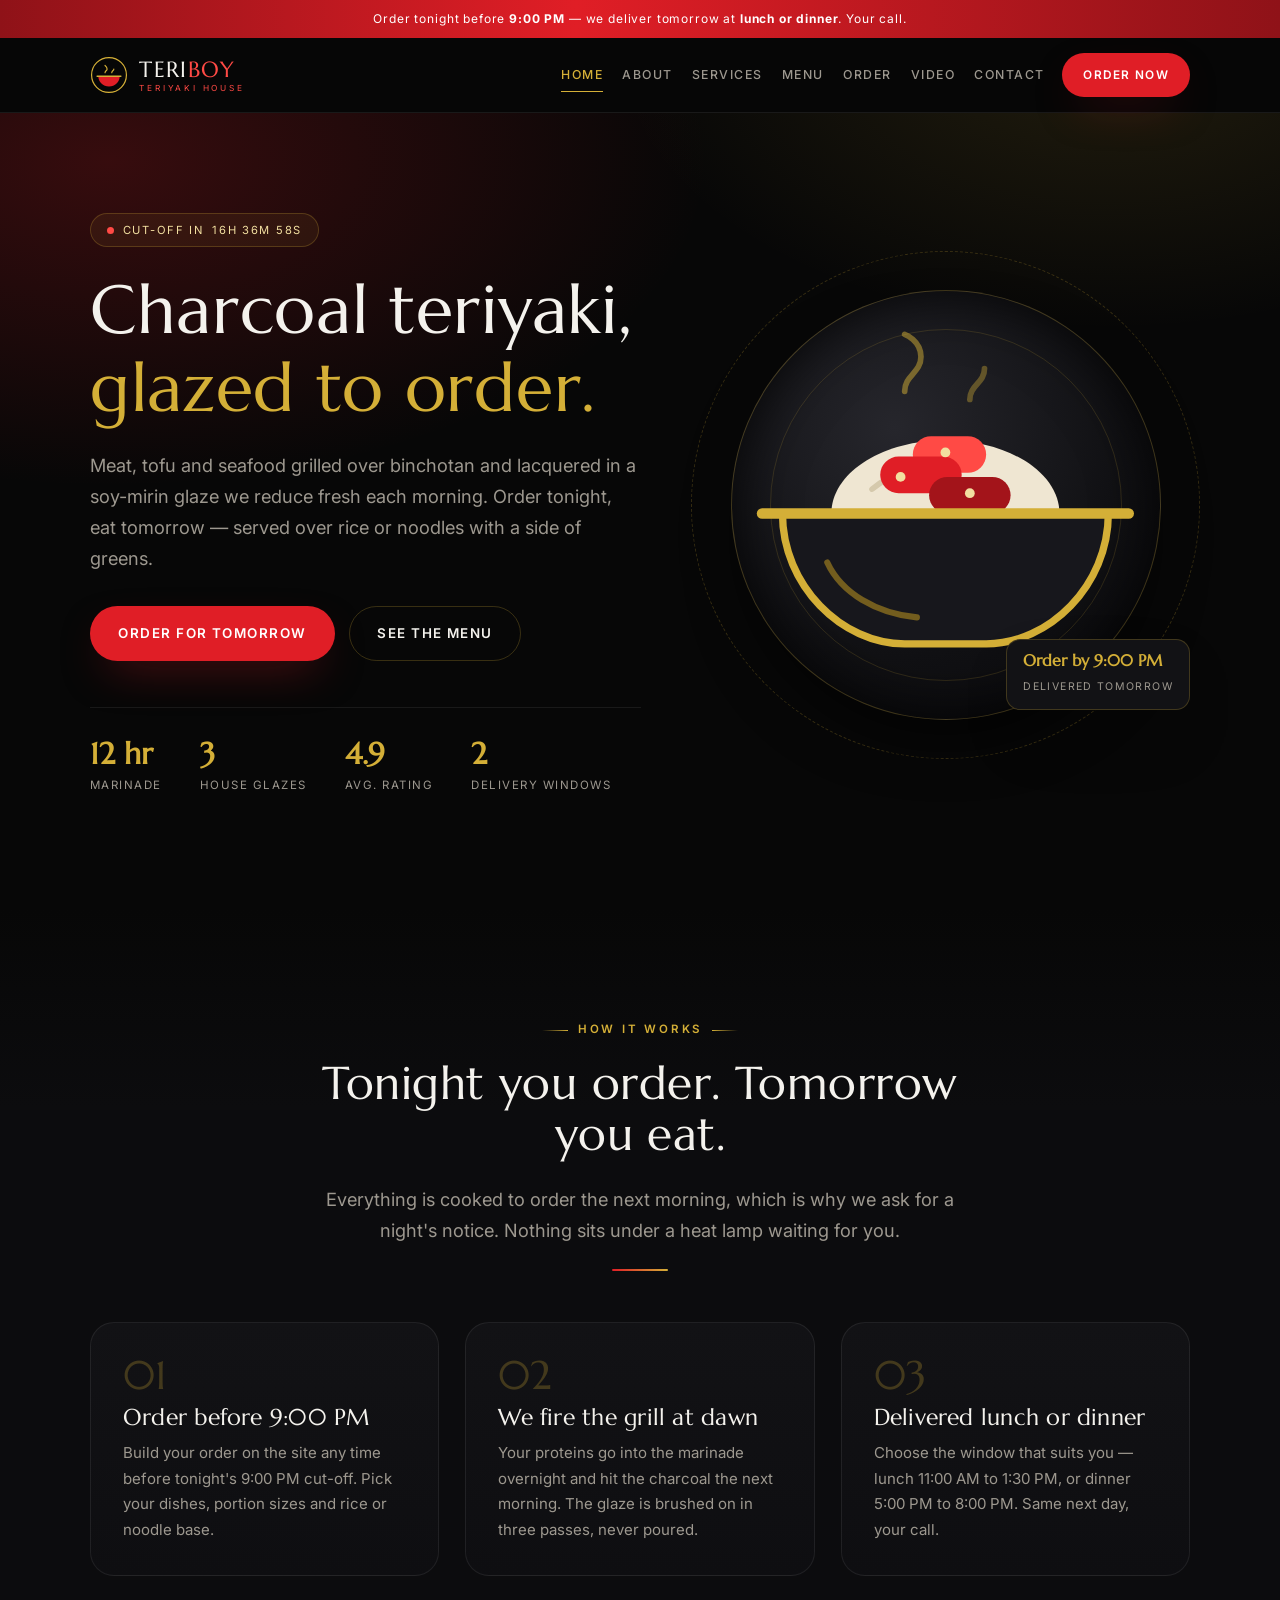
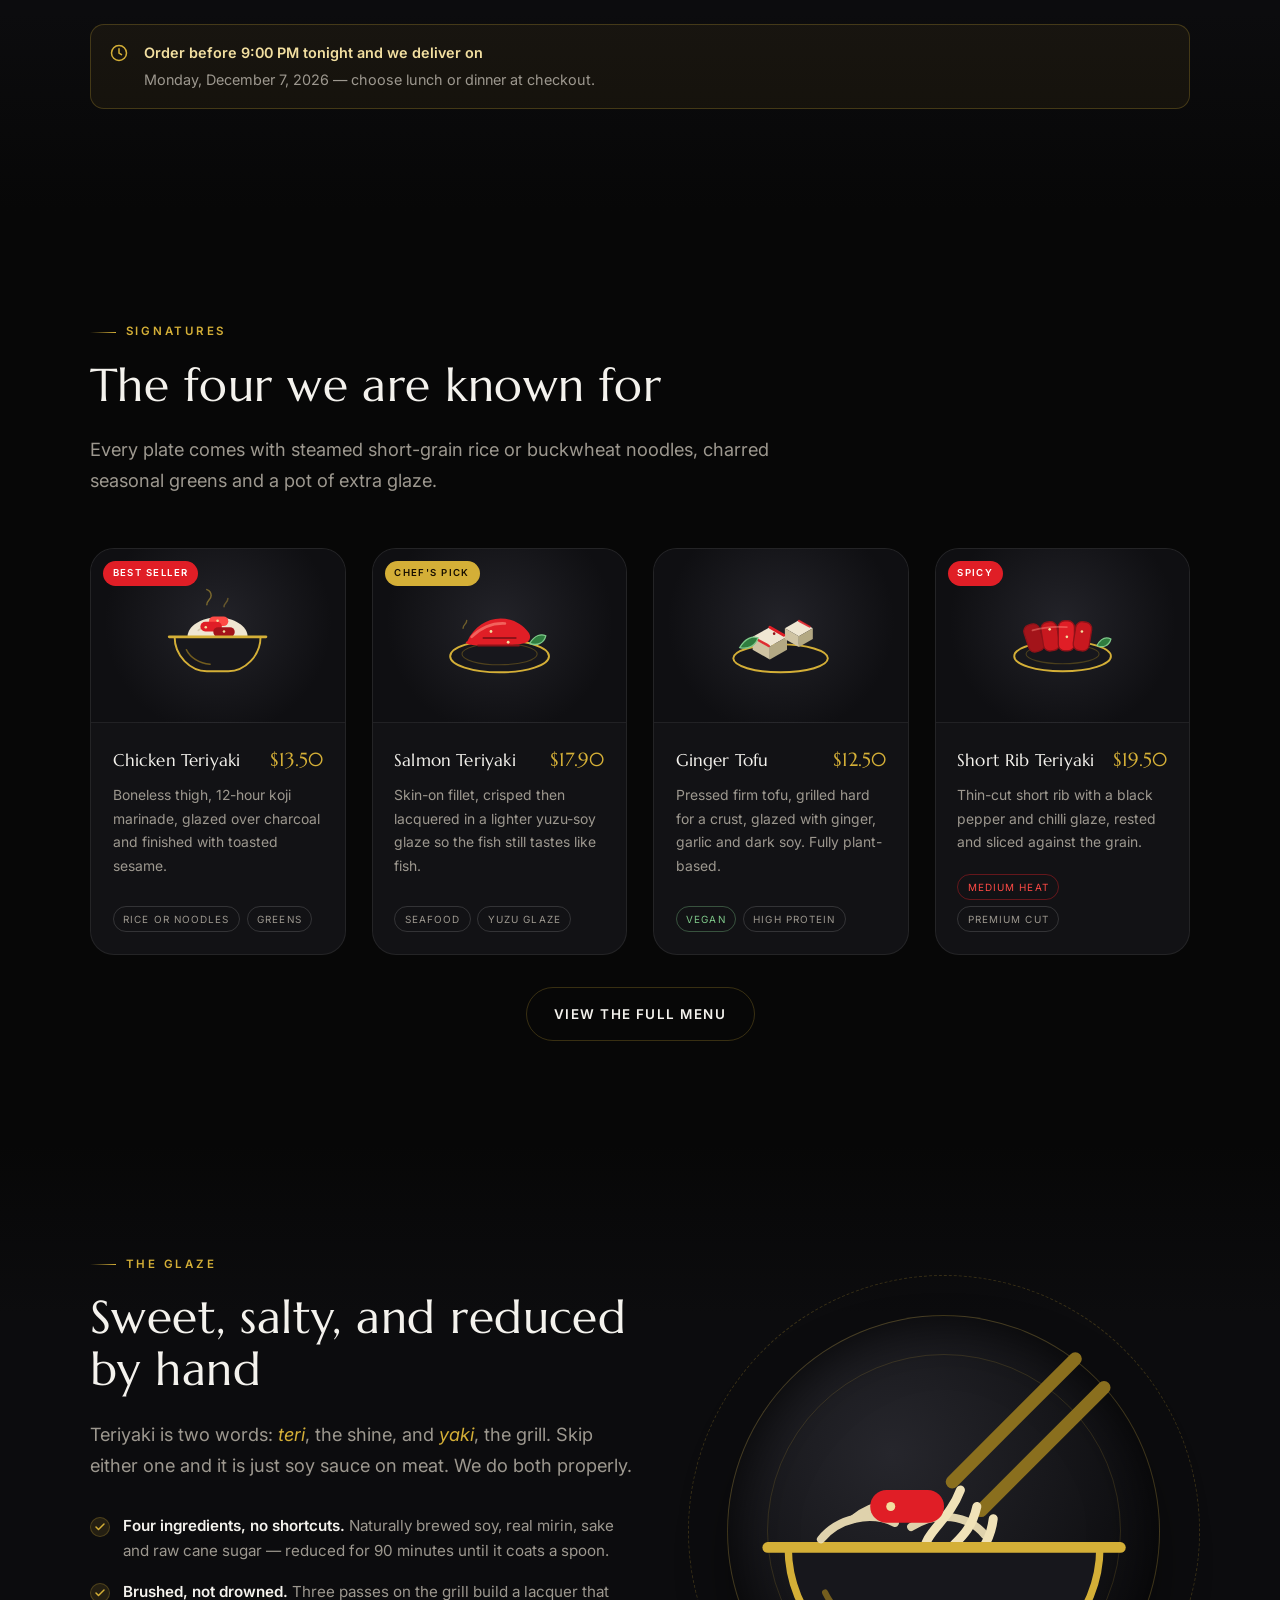
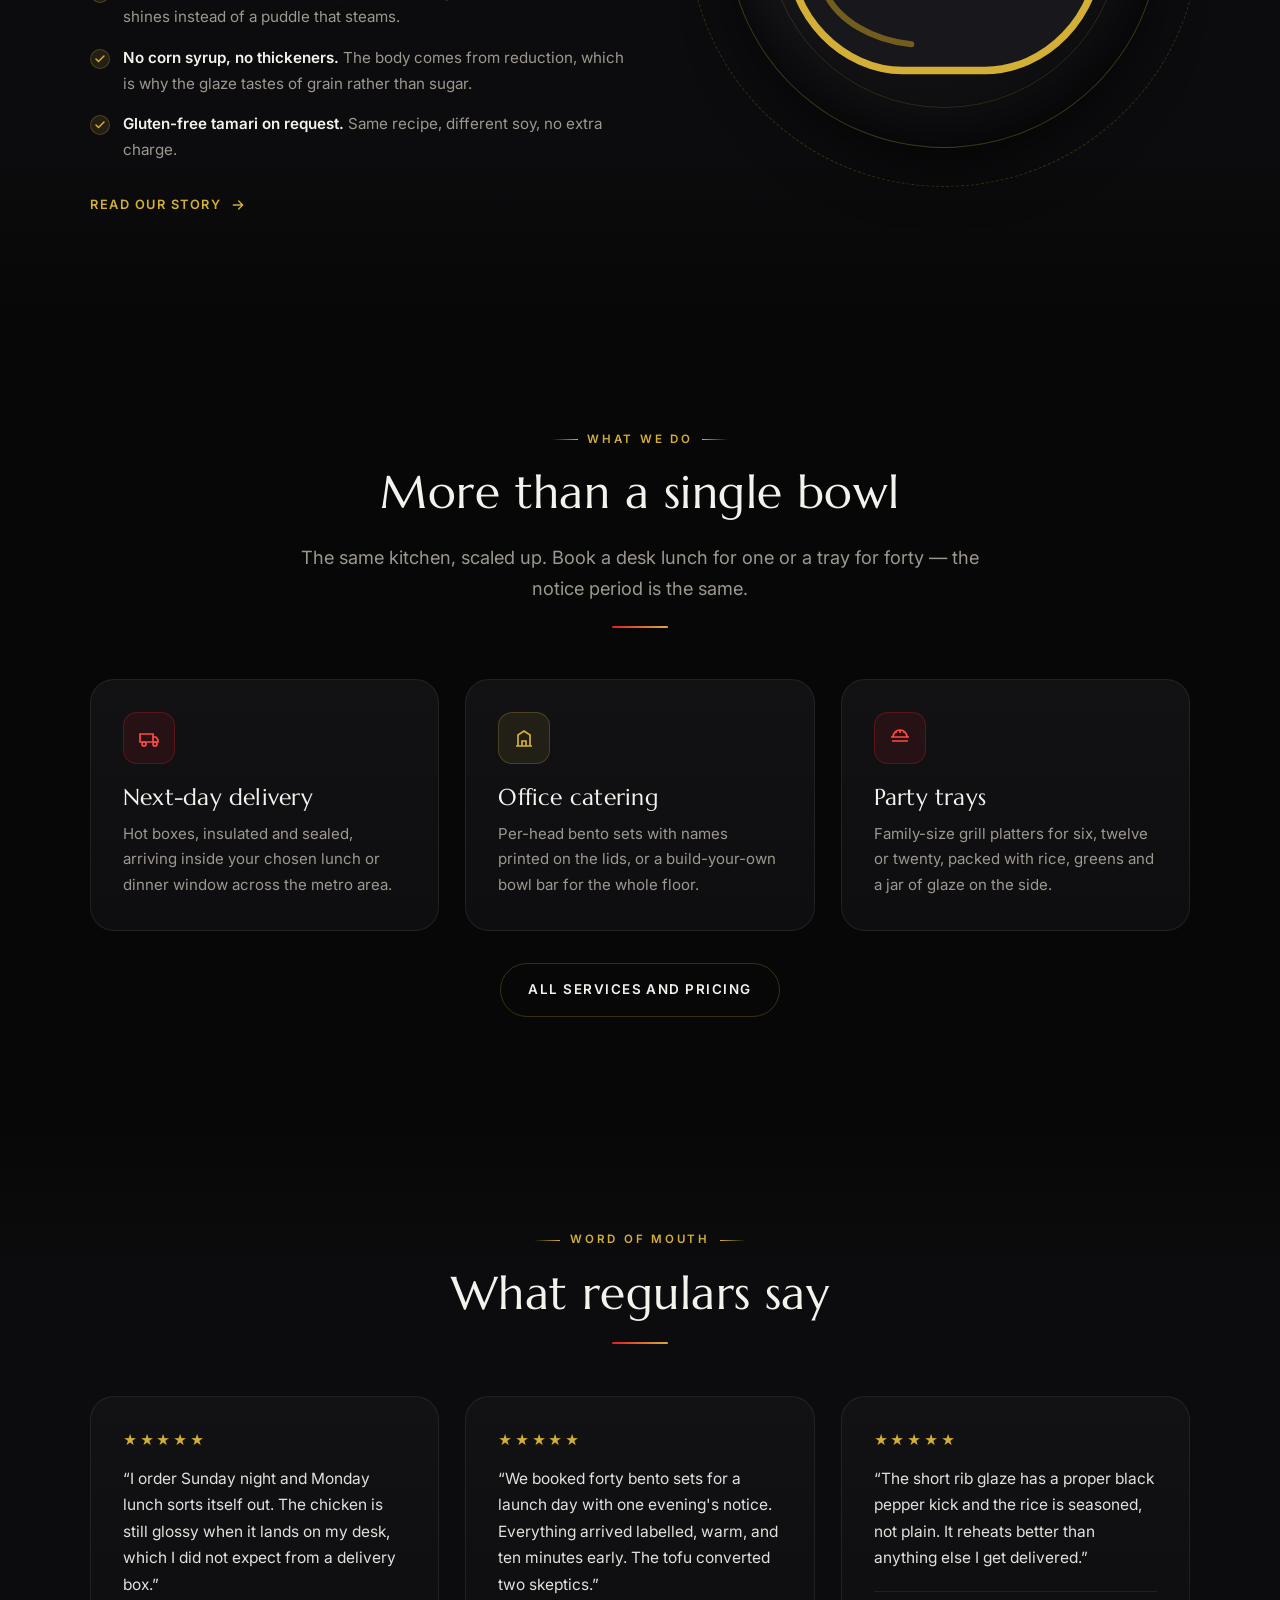
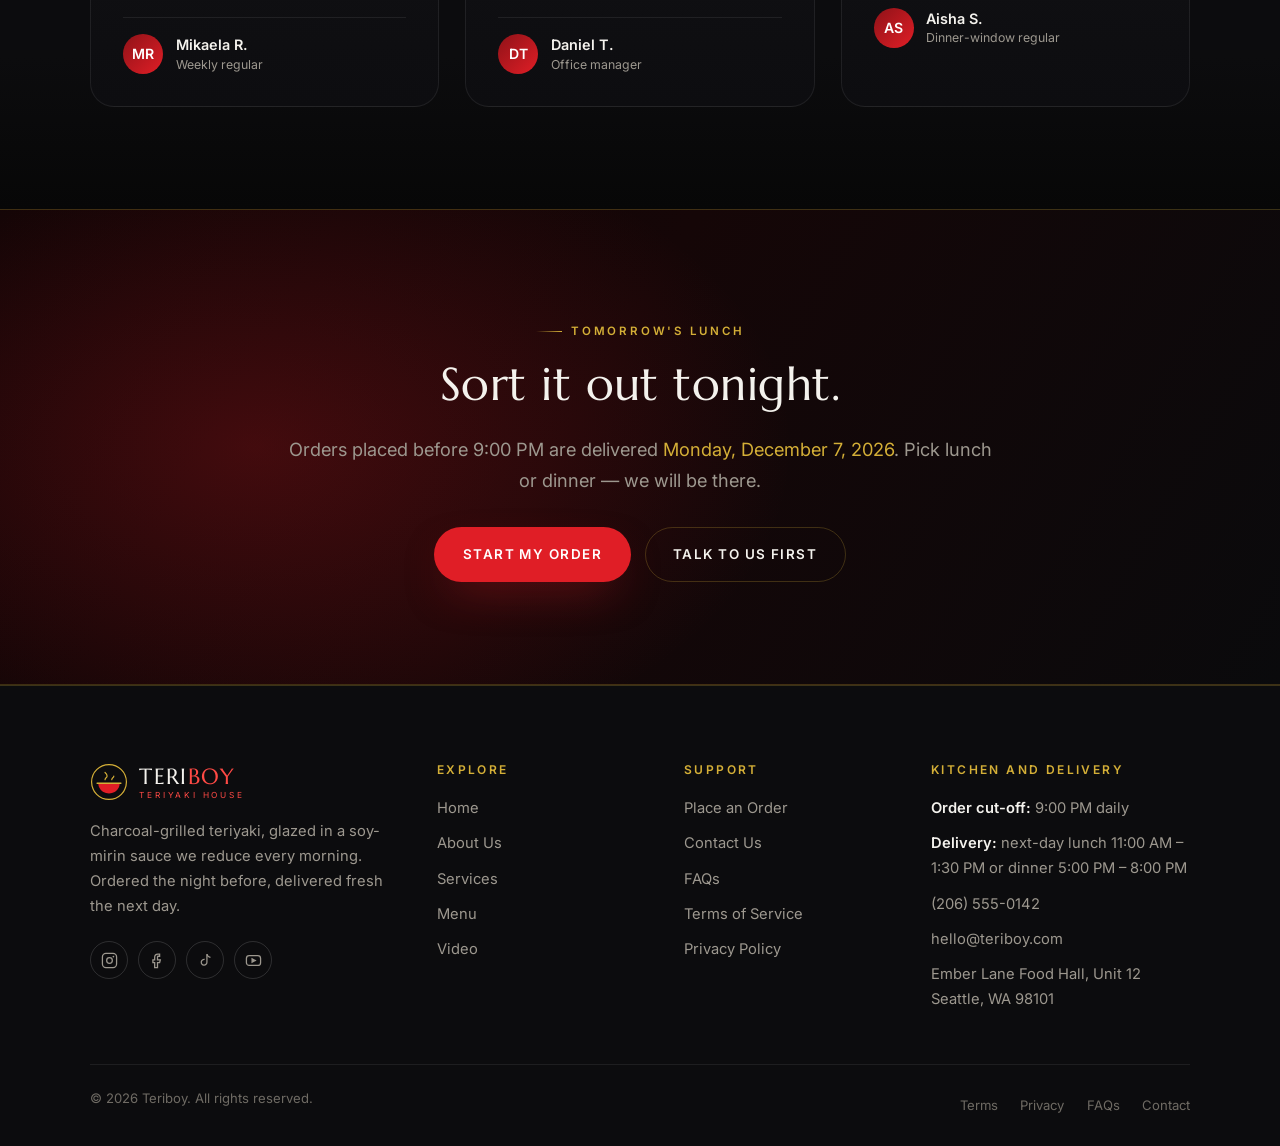
==== index.html @ 445e9159 "Build the full teriboy.com website A static, dependency-free site for a teriyaki restaurant, built a" ====
<!DOCTYPE html>
<html lang="en">
<head>
<meta charset="utf-8">
<meta name="viewport" content="width=device-width, initial-scale=1">
<script>document.documentElement.className += " js";</script>
<title>Teriboy | Charcoal Teriyaki, Ordered Tonight and Delivered Tomorrow</title>
<meta name="description" content="Charcoal-grilled teriyaki chicken, short rib, salmon and tofu glazed in our house soy-mirin sauce. Order before 9:00 PM tonight for next-day lunch or dinner delivery.">
<link rel="canonical" href="https://teriboy.com/">
<meta name="theme-color" content="#070707">
<meta property="og:type" content="website">
<meta property="og:site_name" content="Teriboy">
<meta property="og:title" content="Teriboy | Charcoal Teriyaki, Ordered Tonight and Delivered Tomorrow">
<meta property="og:description" content="Charcoal-grilled teriyaki chicken, short rib, salmon and tofu glazed in our house soy-mirin sauce. Order before 9:00 PM tonight for next-day lunch or dinner delivery.">
<meta property="og:url" content="https://teriboy.com/">
<meta name="twitter:card" content="summary_large_image">
<link rel="icon" href="assets/img/favicon.svg" type="image/svg+xml">
<link rel="apple-touch-icon" href="assets/img/favicon.svg">
<link rel="preconnect" href="https://fonts.googleapis.com">
<link rel="preconnect" href="https://fonts.gstatic.com" crossorigin>
<link href="https://fonts.googleapis.com/css2?family=Marcellus&amp;family=Inter:wght@400;500;600;700&amp;display=swap" rel="stylesheet">
<link rel="stylesheet" href="assets/css/style.css">
<script type="application/ld+json">
{
  "@context": "https://schema.org",
  "@type": "Restaurant",
  "name": "Teriboy",
  "description": "Charcoal-grilled teriyaki - meats, tofu and seafood glazed in a house soy-mirin sauce, served over rice or noodles. Order the night before for next-day lunch or dinner delivery.",
  "url": "https://teriboy.com/",
  "telephone": "+1-206-555-0142",
  "email": "hello@teriboy.com",
  "servesCuisine": ["Japanese", "Teriyaki", "Asian"],
  "priceRange": "$$",
  "address": {
    "@type": "PostalAddress",
    "streetAddress": "Ember Lane Food Hall, Unit 12",
    "addressLocality": "Seattle",
    "addressRegion": "WA",
    "postalCode": "98101",
    "addressCountry": "US"
  },
  "hasMenu": "https://teriboy.com/menu.html",
  "acceptsReservations": false,
  "openingHoursSpecification": [
    {"@type": "OpeningHoursSpecification", "dayOfWeek": ["Monday","Tuesday","Wednesday","Thursday","Friday","Saturday","Sunday"], "opens": "11:00", "closes": "13:30"},
    {"@type": "OpeningHoursSpecification", "dayOfWeek": ["Monday","Tuesday","Wednesday","Thursday","Friday","Saturday","Sunday"], "opens": "17:00", "closes": "20:00"}
  ],
  "aggregateRating": {"@type": "AggregateRating", "ratingValue": "4.9", "reviewCount": "268"}
}
</script>
</head>
<body data-page="home">
<a class="skip" href="#main">Skip to content</a>

<div class="topbar">
  Order tonight before <strong>9:00 PM</strong> &mdash; we deliver tomorrow at <strong>lunch or dinner</strong>. Your call.
</div>

<header class="site-header">
  <div class="container">
    <a class="brand" href="index.html" aria-label="Teriboy home">
      <svg class="brand__mark" viewBox="0 0 48 48" fill="none" aria-hidden="true">
        <circle cx="24" cy="24" r="22" stroke="#d4af37" stroke-width="1.5"/>
        <path d="M10.5 25.5h27c0 7.2-6 13-13.5 13s-13.5-5.8-13.5-13Z" fill="#e01e26"/>
        <path d="M9 25.5h30" stroke="#d4af37" stroke-width="1.8" stroke-linecap="round"/>
        <path d="M19 21c0-2.2 2.6-2.4 2.6-4.6S19 12 19 12" stroke="#d4af37" stroke-width="1.5" stroke-linecap="round"/>
        <path d="M27.5 21c0-2.2 2.6-2.4 2.6-4.6" stroke="#d4af37" stroke-width="1.5" stroke-linecap="round"/>
      </svg>
      <span class="brand__name">TERI<span>BOY</span>
        <span class="brand__tag">Teriyaki House</span>
      </span>
    </a>

    <nav class="nav" id="primary-nav" aria-label="Primary">
      <a href="index.html">Home</a>
      <a href="about.html">About</a>
      <a href="services.html">Services</a>
      <a href="menu.html">Menu</a>
      <a href="order.html">Order</a>
      <a href="video.html">Video</a>
      <a href="contact.html">Contact</a>
      <a class="btn btn--sm nav-cta" href="order.html">Order Now</a>
    </nav>

    <a class="btn btn--sm header-cta" href="order.html">Order Now</a>
    <button class="nav-toggle" type="button" aria-label="Menu" aria-expanded="false" aria-controls="primary-nav">
      <span></span><span></span><span></span>
    </button>
  </div>
</header>

<main id="main">

<!-- ============================================================ HERO -->
<section class="hero">
  <div class="container hero__inner">
    <div>
      <span class="badge"><span class="dot"></span> Cut-off in <span data-countdown>--h --m --s</span></span>
      <h1>Charcoal teriyaki,<em>glazed to order.</em></h1>
      <p class="lead">Meat, tofu and seafood grilled over binchotan and lacquered in a soy-mirin glaze we reduce fresh each morning. Order tonight, eat tomorrow &mdash; served over rice or noodles with a side of greens.</p>
      <div class="btn-row">
        <a class="btn" href="order.html">Order for tomorrow</a>
        <a class="btn btn--ghost" href="menu.html">See the menu</a>
      </div>
      <div class="hero-stats">
        <div><strong>12 hr</strong><span>Marinade</span></div>
        <div><strong>3</strong><span>House glazes</span></div>
        <div><strong>4.9</strong><span>Avg. rating</span></div>
        <div><strong>2</strong><span>Delivery windows</span></div>
      </div>
    </div>

    <div class="plate">
      <span class="ring"></span>
      <svg viewBox="0 0 120 100" fill="none" aria-hidden="true" focusable="false">
  <path d="M50 22c0-4 4-4.5 4-8.5S50 8 50 8" stroke="#d4af37" stroke-width="1.4" stroke-linecap="round" opacity=".5"/>
  <path d="M66 24c0-3.6 3.6-4 3.6-7.6" stroke="#d4af37" stroke-width="1.4" stroke-linecap="round" opacity=".38"/>
  <path d="M32 52c0-10 12.5-18 28-18s28 8 28 18Z" fill="#efe6d2"/>
  <path d="M42 46c5-4 11-6.5 17-7" stroke="#d5c9ac" stroke-width="1.4" stroke-linecap="round"/>
  <rect x="52" y="33" width="18" height="9" rx="4.5" fill="#ff4a45"/>
  <rect x="44" y="38" width="20" height="9" rx="4.5" fill="#e01e26"/>
  <rect x="56" y="43" width="20" height="9" rx="4.5" fill="#a3141a"/>
  <circle cx="49" cy="43" r="1.2" fill="#f2dfa0"/>
  <circle cx="66" cy="47" r="1.2" fill="#f2dfa0"/>
  <circle cx="60" cy="37" r="1.2" fill="#f2dfa0"/>
  <path d="M20 52h80c0 17.7-14.6 32-30 32H50c-15.4 0-30-14.3-30-32Z" fill="#17171c" stroke="#d4af37" stroke-width="1.8"/>
  <path d="M15 52h90" stroke="#d4af37" stroke-width="2.6" stroke-linecap="round"/>
  <path d="M31 64c3.5 7.5 12 12.5 22 13.5" stroke="#8a6f1e" stroke-width="1.5" stroke-linecap="round" opacity=".8"/>
</svg>
      <div class="plate-tag">
        <strong>Order by 9:00 PM</strong>
        <span>Delivered tomorrow</span>
      </div>
    </div>
  </div>
</section>

<!-- ============================================================ HOW IT WORKS -->
<section class="section section--alt">
  <div class="container">
    <div class="section-head section-head--center reveal">
      <span class="eyebrow">How it works</span>
      <h2>Tonight you order. Tomorrow you eat.</h2>
      <p class="lead">Everything is cooked to order the next morning, which is why we ask for a night's notice. Nothing sits under a heat lamp waiting for you.</p>
      <div class="rule"></div>
    </div>

    <div class="grid g-3">
      <article class="card reveal">
        <div class="card__num">01</div>
        <h3>Order before 9:00 PM</h3>
        <p>Build your order on the site any time before tonight's 9:00 PM cut-off. Pick your dishes, portion sizes and rice or noodle base.</p>
      </article>
      <article class="card reveal" data-delay="90">
        <div class="card__num">02</div>
        <h3>We fire the grill at dawn</h3>
        <p>Your proteins go into the marinade overnight and hit the charcoal the next morning. The glaze is brushed on in three passes, never poured.</p>
      </article>
      <article class="card reveal" data-delay="180">
        <div class="card__num">03</div>
        <h3>Delivered lunch or dinner</h3>
        <p>Choose the window that suits you &mdash; lunch 11:00 AM to 1:30 PM, or dinner 5:00 PM to 8:00 PM. Same next day, your call.</p>
      </article>
    </div>

    <div class="notice reveal mt-3">
      <svg width="20" height="20" viewBox="0 0 24 24" fill="none" stroke="currentColor" stroke-width="1.8"><circle cx="12" cy="12" r="9"/><path d="M12 7v5l3 2" stroke-linecap="round"/></svg>
      <div>
        <strong data-cutoff-state>Order before 9:00 PM tonight and we deliver on</strong>
        <span data-cutoff-date>tomorrow</span> &mdash; choose lunch or dinner at checkout.
      </div>
    </div>
  </div>
</section>

<!-- ============================================================ SIGNATURES -->
<section class="section">
  <div class="container">
    <div class="section-head reveal">
      <span class="eyebrow">Signatures</span>
      <h2>The four we are known for</h2>
      <p class="lead">Every plate comes with steamed short-grain rice or buckwheat noodles, charred seasonal greens and a pot of extra glaze.</p>
    </div>

    <div class="grid g-4">
      <article class="dish reveal">
        <div class="dish__art"><span class="dish__flag">Best seller</span><svg viewBox="0 0 120 100" fill="none" aria-hidden="true" focusable="false">
  <path d="M50 22c0-4 4-4.5 4-8.5S50 8 50 8" stroke="#d4af37" stroke-width="1.4" stroke-linecap="round" opacity=".5"/>
  <path d="M66 24c0-3.6 3.6-4 3.6-7.6" stroke="#d4af37" stroke-width="1.4" stroke-linecap="round" opacity=".38"/>
  <path d="M32 52c0-10 12.5-18 28-18s28 8 28 18Z" fill="#efe6d2"/>
  <path d="M42 46c5-4 11-6.5 17-7" stroke="#d5c9ac" stroke-width="1.4" stroke-linecap="round"/>
  <rect x="52" y="33" width="18" height="9" rx="4.5" fill="#ff4a45"/>
  <rect x="44" y="38" width="20" height="9" rx="4.5" fill="#e01e26"/>
  <rect x="56" y="43" width="20" height="9" rx="4.5" fill="#a3141a"/>
  <circle cx="49" cy="43" r="1.2" fill="#f2dfa0"/>
  <circle cx="66" cy="47" r="1.2" fill="#f2dfa0"/>
  <circle cx="60" cy="37" r="1.2" fill="#f2dfa0"/>
  <path d="M20 52h80c0 17.7-14.6 32-30 32H50c-15.4 0-30-14.3-30-32Z" fill="#17171c" stroke="#d4af37" stroke-width="1.8"/>
  <path d="M15 52h90" stroke="#d4af37" stroke-width="2.6" stroke-linecap="round"/>
  <path d="M31 64c3.5 7.5 12 12.5 22 13.5" stroke="#8a6f1e" stroke-width="1.5" stroke-linecap="round" opacity=".8"/>
</svg></div>
        <div class="dish__body">
          <div class="dish__row"><h3>Chicken Teriyaki</h3><span class="dish__price">$13.50</span></div>
          <p>Boneless thigh, 12-hour koji marinade, glazed over charcoal and finished with toasted sesame.</p>
          <div class="tags"><span class="tag">Rice or noodles</span><span class="tag">Greens</span></div>
        </div>
      </article>

      <article class="dish reveal" data-delay="80">
        <div class="dish__art"><span class="dish__flag dish__flag--gold">Chef's pick</span><svg viewBox="0 0 120 100" fill="none" aria-hidden="true" focusable="false">
  <ellipse cx="60" cy="70" rx="46" ry="15" fill="#17171c" stroke="#d4af37" stroke-width="1.8"/>
  <ellipse cx="60" cy="68" rx="35" ry="10" stroke="#8a6f1e" stroke-width="1" opacity=".5"/>
  <path d="M30 56c6-13 18-21 31-21 11 0 20 5 26 13 3 4 1 9-4 10-16 3-39 3-51 1-4-.8-4.5-2-2-3Z" fill="#e01e26"/>
  <path d="M34 52c9-9 20-13 31-12.5" stroke="#ff8f80" stroke-width="2.4" stroke-linecap="round" opacity=".6"/>
  <path d="M40 60h38M45 53h30" stroke="#8f1218" stroke-width="1.8" stroke-linecap="round"/>
  <circle cx="52" cy="47" r="1.3" fill="#f2dfa0"/>
  <circle cx="68" cy="57" r="1.3" fill="#f2dfa0"/>
  <path d="M88 58c5-8 11-9 15-7-1.5 6.5-8 10-15 7Z" fill="#2f7d3f" stroke="#7fc98a" stroke-width="1.2"/>
  <path d="M26 44c0-3.4 3.4-3.8 3.4-7.2" stroke="#d4af37" stroke-width="1.3" stroke-linecap="round" opacity=".45"/>
</svg></div>
        <div class="dish__body">
          <div class="dish__row"><h3>Salmon Teriyaki</h3><span class="dish__price">$17.90</span></div>
          <p>Skin-on fillet, crisped then lacquered in a lighter yuzu-soy glaze so the fish still tastes like fish.</p>
          <div class="tags"><span class="tag">Seafood</span><span class="tag">Yuzu glaze</span></div>
        </div>
      </article>

      <article class="dish reveal" data-delay="160">
        <div class="dish__art"><svg viewBox="0 0 120 100" fill="none" aria-hidden="true" focusable="false">
  <ellipse cx="60" cy="72" rx="44" ry="13" fill="#17171c" stroke="#d4af37" stroke-width="1.8"/>
  <path d="M34 52l16-9 16 9-16 9-16-9Z" fill="#efe6d2"/>
  <path d="M34 52v12l16 9V61l-16-9Z" fill="#cfc3a3"/>
  <path d="M66 52v12l-16 9V61l16-9Z" fill="#b3a883"/>
  <path d="M64 44l13-7.5 13 7.5-13 7.5-13-7.5Z" fill="#efe6d2"/>
  <path d="M64 44v10l13 7.5V51.5L64 44Z" fill="#cfc3a3"/>
  <path d="M90 44v10l-13 7.5V51.5L90 44Z" fill="#b3a883"/>
  <path d="M50 43l13 7.5" stroke="#e01e26" stroke-width="2.6" stroke-linecap="round"/>
  <path d="M36 53c5.5 3.5 10 5.5 13 7.5" stroke="#e01e26" stroke-width="2.2" stroke-linecap="round" opacity=".9"/>
  <path d="M77 37c4 2 7 4 10 5.5" stroke="#e01e26" stroke-width="2" stroke-linecap="round" opacity=".85"/>
  <path d="M22 62c5-9 12-11 17-9-2 7-9 11-17 9Z" fill="#2f7d3f" stroke="#7fc98a" stroke-width="1.2"/>
  <circle cx="54" cy="49" r="1.2" fill="#8f1218"/>
</svg></div>
        <div class="dish__body">
          <div class="dish__row"><h3>Ginger Tofu</h3><span class="dish__price">$12.50</span></div>
          <p>Pressed firm tofu, grilled hard for a crust, glazed with ginger, garlic and dark soy. Fully plant-based.</p>
          <div class="tags"><span class="tag tag--veg">Vegan</span><span class="tag">High protein</span></div>
        </div>
      </article>

      <article class="dish reveal" data-delay="240">
        <div class="dish__art"><span class="dish__flag">Spicy</span><svg viewBox="0 0 120 100" fill="none" aria-hidden="true" focusable="false">
  <ellipse cx="60" cy="70" rx="45" ry="14" fill="#17171c" stroke="#d4af37" stroke-width="1.8"/>
  <ellipse cx="60" cy="68" rx="34" ry="9" stroke="#8a6f1e" stroke-width="1" opacity=".45"/>
  <g stroke="#8f1218" stroke-width="1.2">
    <rect x="26" y="40" width="15" height="26" rx="6" fill="#a3141a" transform="rotate(-18 33.5 53)"/>
    <rect x="41" y="38" width="15" height="27" rx="6" fill="#c8181f" transform="rotate(-9 48.5 51.5)"/>
    <rect x="56" y="37" width="15" height="28" rx="6" fill="#e01e26"/>
    <rect x="71" y="38" width="15" height="27" rx="6" fill="#c8181f" transform="rotate(9 78.5 51.5)"/>
  </g>
  <path d="M32 46c10-3 21-4 32-3" stroke="#ff8f80" stroke-width="1.6" stroke-linecap="round" opacity=".45"/>
  <circle cx="48" cy="45" r="1.2" fill="#f2dfa0"/>
  <circle cx="64" cy="52" r="1.2" fill="#f2dfa0"/>
  <circle cx="78" cy="47" r="1.2" fill="#f2dfa0"/>
  <path d="M92 60c4-7 9-8 13-6-1.4 5.8-7 9-13 6Z" fill="#2f7d3f" stroke="#7fc98a" stroke-width="1.1"/>
</svg></div>
        <div class="dish__body">
          <div class="dish__row"><h3>Short Rib Teriyaki</h3><span class="dish__price">$19.50</span></div>
          <p>Thin-cut short rib with a black pepper and chilli glaze, rested and sliced against the grain.</p>
          <div class="tags"><span class="tag tag--hot">Medium heat</span><span class="tag">Premium cut</span></div>
        </div>
      </article>
    </div>

    <div class="btn-row btn-row--center reveal">
      <a class="btn btn--ghost" href="menu.html">View the full menu</a>
    </div>
  </div>
</section>

<!-- ============================================================ SAUCE STORY -->
<section class="section section--alt">
  <div class="container split">
    <div class="reveal">
      <span class="eyebrow">The glaze</span>
      <h2>Sweet, salty, and reduced by hand</h2>
      <p class="lead">Teriyaki is two words: <em class="gold">teri</em>, the shine, and <em class="gold">yaki</em>, the grill. Skip either one and it is just soy sauce on meat. We do both properly.</p>
      <ul class="checklist mt-2">
        <li><span><strong>Four ingredients, no shortcuts.</strong> Naturally brewed soy, real mirin, sake and raw cane sugar &mdash; reduced for 90 minutes until it coats a spoon.</span></li>
        <li><span><strong>Brushed, not drowned.</strong> Three passes on the grill build a lacquer that shines instead of a puddle that steams.</span></li>
        <li><span><strong>No corn syrup, no thickeners.</strong> The body comes from reduction, which is why the glaze tastes of grain rather than sugar.</span></li>
        <li><span><strong>Gluten-free tamari on request.</strong> Same recipe, different soy, no extra charge.</span></li>
      </ul>
      <div class="btn-row">
        <a class="link-arrow" href="about.html">Read our story
          <svg width="16" height="16" viewBox="0 0 24 24" fill="none" stroke="currentColor" stroke-width="2"><path d="M5 12h14M13 6l6 6-6 6" stroke-linecap="round" stroke-linejoin="round"/></svg>
        </a>
      </div>
    </div>

    <div class="reveal" data-delay="120">
      <div class="plate">
        <span class="ring"></span>
        <svg viewBox="0 0 120 100" fill="none" aria-hidden="true" focusable="false">
  <path d="M92 8 62 38M99 15 69 45" stroke="#8a6f1e" stroke-width="3.2" stroke-linecap="round"/>
  <g stroke="#f0e2b8" stroke-width="2.2" stroke-linecap="round">
    <path d="M64 40c-3 8-9 10-9 16"/>
    <path d="M68 44c-2 9-8 9-9 15"/>
    <path d="M72 47c-1 8-6 10-6 13"/>
  </g>
  <path d="M22 54h76c0 17-13.5 30-28 30H50c-14.5 0-28-13-28-30Z" fill="#17171c" stroke="#d4af37" stroke-width="1.8"/>
  <path d="M17 54h86" stroke="#d4af37" stroke-width="2.6" stroke-linecap="round"/>
  <path d="M31 65c3.4 7 11.6 11.6 21 12.6" stroke="#8a6f1e" stroke-width="1.5" stroke-linecap="round" opacity=".8"/>
  <g stroke="#f0e2b8" stroke-width="2" stroke-linecap="round" opacity=".92">
    <path d="M30 52c4-5 12-7 18-4"/>
    <path d="M52 49c6-4 14-3 18 2"/>
    <path d="M38 47c5-4 12-5 17-2"/>
  </g>
  <rect x="42" y="40" width="18" height="8" rx="4" fill="#e01e26"/>
  <circle cx="47" cy="44" r="1.1" fill="#f2dfa0"/>
</svg>
      </div>
    </div>
  </div>
</section>

<!-- ============================================================ SERVICES -->
<section class="section">
  <div class="container">
    <div class="section-head section-head--center reveal">
      <span class="eyebrow">What we do</span>
      <h2>More than a single bowl</h2>
      <p class="lead">The same kitchen, scaled up. Book a desk lunch for one or a tray for forty &mdash; the notice period is the same.</p>
      <div class="rule"></div>
    </div>

    <div class="grid g-3">
      <article class="card reveal">
        <div class="icon-box"><svg width="24" height="24" viewBox="0 0 24 24" fill="none" stroke="currentColor" stroke-width="1.7"><path d="M3 8h13v8H3zM16 11h3l2 3v2h-5z"/><circle cx="7" cy="18" r="2"/><circle cx="18" cy="18" r="2"/></svg></div>
        <h3>Next-day delivery</h3>
        <p>Hot boxes, insulated and sealed, arriving inside your chosen lunch or dinner window across the metro area.</p>
      </article>
      <article class="card reveal" data-delay="90">
        <div class="icon-box icon-box--gold"><svg width="24" height="24" viewBox="0 0 24 24" fill="none" stroke="currentColor" stroke-width="1.7"><path d="M4 20h16M6 20V9l6-4 6 4v11M10 20v-5h4v5"/></svg></div>
        <h3>Office catering</h3>
        <p>Per-head bento sets with names printed on the lids, or a build-your-own bowl bar for the whole floor.</p>
      </article>
      <article class="card reveal" data-delay="180">
        <div class="icon-box"><svg width="24" height="24" viewBox="0 0 24 24" fill="none" stroke="currentColor" stroke-width="1.7"><path d="M3 11h18M5 11a7 7 0 0 1 14 0M4 15h16M8 5v2M12 4v3M16 5v2"/></svg></div>
        <h3>Party trays</h3>
        <p>Family-size grill platters for six, twelve or twenty, packed with rice, greens and a jar of glaze on the side.</p>
      </article>
    </div>

    <div class="btn-row btn-row--center reveal">
      <a class="btn btn--ghost" href="services.html">All services and pricing</a>
    </div>
  </div>
</section>

<!-- ============================================================ REVIEWS -->
<section class="section section--alt">
  <div class="container">
    <div class="section-head section-head--center reveal">
      <span class="eyebrow">Word of mouth</span>
      <h2>What regulars say</h2>
      <div class="rule"></div>
    </div>

    <div class="grid g-3">
      <article class="quote reveal">
        <div class="quote__stars" aria-label="5 out of 5 stars">&#9733;&#9733;&#9733;&#9733;&#9733;</div>
        <p>&ldquo;I order Sunday night and Monday lunch sorts itself out. The chicken is still glossy when it lands on my desk, which I did not expect from a delivery box.&rdquo;</p>
        <footer><span class="avatar">MR</span><cite>Mikaela R.<span>Weekly regular</span></cite></footer>
      </article>
      <article class="quote reveal" data-delay="90">
        <div class="quote__stars" aria-label="5 out of 5 stars">&#9733;&#9733;&#9733;&#9733;&#9733;</div>
        <p>&ldquo;We booked forty bento sets for a launch day with one evening's notice. Everything arrived labelled, warm, and ten minutes early. The tofu converted two skeptics.&rdquo;</p>
        <footer><span class="avatar">DT</span><cite>Daniel T.<span>Office manager</span></cite></footer>
      </article>
      <article class="quote reveal" data-delay="180">
        <div class="quote__stars" aria-label="5 out of 5 stars">&#9733;&#9733;&#9733;&#9733;&#9733;</div>
        <p>&ldquo;The short rib glaze has a proper black pepper kick and the rice is seasoned, not plain. It reheats better than anything else I get delivered.&rdquo;</p>
        <footer><span class="avatar">AS</span><cite>Aisha S.<span>Dinner-window regular</span></cite></footer>
      </article>
    </div>
  </div>
</section>

<!-- ============================================================ CTA -->
<section class="section cta-band">
  <div class="container">
    <span class="eyebrow" style="justify-content:center">Tomorrow's lunch</span>
    <h2>Sort it out tonight.</h2>
    <p class="lead">Orders placed before 9:00 PM are delivered <span class="gold" data-cutoff-date>tomorrow</span>. Pick lunch or dinner &mdash; we will be there.</p>
    <div class="btn-row btn-row--center">
      <a class="btn" href="order.html">Start my order</a>
      <a class="btn btn--ghost" href="contact.html">Talk to us first</a>
    </div>
  </div>
</section>

</main>

<footer class="site-footer">
  <div class="container">
    <div class="footer-grid">
      <div class="footer-brand">
        <a class="brand" href="index.html" aria-label="Teriboy home">
          <svg class="brand__mark" viewBox="0 0 48 48" fill="none" aria-hidden="true">
            <circle cx="24" cy="24" r="22" stroke="#d4af37" stroke-width="1.5"/>
            <path d="M10.5 25.5h27c0 7.2-6 13-13.5 13s-13.5-5.8-13.5-13Z" fill="#e01e26"/>
            <path d="M9 25.5h30" stroke="#d4af37" stroke-width="1.8" stroke-linecap="round"/>
            <path d="M19 21c0-2.2 2.6-2.4 2.6-4.6S19 12 19 12" stroke="#d4af37" stroke-width="1.5" stroke-linecap="round"/>
            <path d="M27.5 21c0-2.2 2.6-2.4 2.6-4.6" stroke="#d4af37" stroke-width="1.5" stroke-linecap="round"/>
          </svg>
          <span class="brand__name">TERI<span>BOY</span>
            <span class="brand__tag">Teriyaki House</span>
          </span>
        </a>
        <p>Charcoal-grilled teriyaki, glazed in a soy-mirin sauce we reduce every morning. Ordered the night before, delivered fresh the next day.</p>
        <div class="socials">
          <a href="https://instagram.com/" aria-label="Teriboy on Instagram" rel="noopener">
            <svg width="17" height="17" viewBox="0 0 24 24" fill="none" stroke="currentColor" stroke-width="1.8"><rect x="2" y="2" width="20" height="20" rx="5"/><circle cx="12" cy="12" r="4"/><circle cx="17.5" cy="6.5" r="1.2" fill="currentColor" stroke="none"/></svg>
          </a>
          <a href="https://facebook.com/" aria-label="Teriboy on Facebook" rel="noopener">
            <svg width="17" height="17" viewBox="0 0 24 24" fill="none" stroke="currentColor" stroke-width="1.8"><path d="M15 3h-2.5A4.5 4.5 0 0 0 8 7.5V11H5.5v4H8v7h4v-7h3l1-4h-4V7.5A1.5 1.5 0 0 1 12.5 6H15V3Z"/></svg>
          </a>
          <a href="https://tiktok.com/" aria-label="Teriboy on TikTok" rel="noopener">
            <svg width="17" height="17" viewBox="0 0 24 24" fill="none" stroke="currentColor" stroke-width="1.8"><path d="M14 3v11.5a4 4 0 1 1-3.2-3.92"/><path d="M14 3c.6 2.6 2.3 4.2 5 4.5"/></svg>
          </a>
          <a href="https://youtube.com/" aria-label="Teriboy on YouTube" rel="noopener">
            <svg width="17" height="17" viewBox="0 0 24 24" fill="none" stroke="currentColor" stroke-width="1.8"><rect x="2" y="5" width="20" height="14" rx="4"/><path d="M10 9.5v5l4.5-2.5L10 9.5Z" fill="currentColor"/></svg>
          </a>
        </div>
      </div>

      <div>
        <h4>Explore</h4>
        <ul class="footer-list">
          <li><a href="index.html">Home</a></li>
          <li><a href="about.html">About Us</a></li>
          <li><a href="services.html">Services</a></li>
          <li><a href="menu.html">Menu</a></li>
          <li><a href="video.html">Video</a></li>
        </ul>
      </div>

      <div>
        <h4>Support</h4>
        <ul class="footer-list">
          <li><a href="order.html">Place an Order</a></li>
          <li><a href="contact.html">Contact Us</a></li>
          <li><a href="faqs.html">FAQs</a></li>
          <li><a href="terms.html">Terms of Service</a></li>
          <li><a href="privacy.html">Privacy Policy</a></li>
        </ul>
      </div>

      <div>
        <h4>Kitchen and Delivery</h4>
        <ul class="footer-list">
          <li><strong>Order cut-off:</strong> 9:00 PM daily</li>
          <li><strong>Delivery:</strong> next-day lunch 11:00 AM &ndash; 1:30 PM or dinner 5:00 PM &ndash; 8:00 PM</li>
          <li><a href="tel:+12065550142">(206) 555-0142</a></li>
          <li><a href="mailto:hello@teriboy.com">hello@teriboy.com</a></li>
          <li>Ember Lane Food Hall, Unit 12<br>Seattle, WA 98101</li>
        </ul>
      </div>
    </div>

    <div class="footer-bottom">
      <p>&copy; <span data-year>2026</span> Teriboy. All rights reserved.</p>
      <nav aria-label="Legal">
        <a href="terms.html">Terms</a>
        <a href="privacy.html">Privacy</a>
        <a href="faqs.html">FAQs</a>
        <a href="contact.html">Contact</a>
      </nav>
    </div>
  </div>
</footer>

<script src="assets/js/main.js"></script>
</body>
</html>
---- assets/css/style.css ----
/* ==========================================================================
   TERIBOY - teriboy.com
   Premium black theme, red accent, gold detailing.
   1. Tokens        5. Buttons        9.  Menu
   2. Reset/base    6. Header        10.  Order builder
   3. Layout        7. Footer        11.  Forms
   4. Type          8. Sections      12.  Utilities / responsive
   ========================================================================== */

/* 1. Tokens ---------------------------------------------------------------- */
:root{
  --bg:#070707;
  --bg-2:#0c0c0e;
  --panel:#121215;
  --panel-2:#191920;
  --text:#f4f2ed;
  --muted:#9d988f;
  --muted-2:#6f6b64;

  --gold:#d4af37;
  --gold-2:#f2dfa0;
  --gold-3:#8a6f1e;
  --red:#e01e26;
  --red-2:#ff4a45;
  --red-3:#8f1218;

  --line:rgba(255,255,255,.075);
  --line-2:rgba(255,255,255,.14);
  --line-gold:rgba(212,175,55,.24);

  --radius:14px;
  --radius-lg:24px;
  --radius-pill:999px;
  --shadow:0 30px 70px -30px rgba(0,0,0,.95);
  --shadow-red:0 18px 46px -18px rgba(224,30,38,.55);

  --container:1180px;
  --gutter:clamp(18px,5vw,40px);
  --ease:cubic-bezier(.22,.61,.36,1);

  --ff-display:'Marcellus','Playfair Display',Georgia,'Times New Roman',serif;
  --ff-body:'Inter',system-ui,-apple-system,'Segoe UI',Roboto,Helvetica,Arial,sans-serif;

  --header-h:74px;
}

/* 2. Reset / base ---------------------------------------------------------- */
*,*::before,*::after{box-sizing:border-box}
html{-webkit-text-size-adjust:100%;scroll-behavior:smooth;scroll-padding-top:calc(var(--header-h) + 20px)}
body{
  margin:0;
  background:var(--bg);
  color:var(--text);
  font-family:var(--ff-body);
  font-size:16px;
  line-height:1.7;
  -webkit-font-smoothing:antialiased;
  overflow-x:hidden;
}
body.nav-open{overflow:hidden}
img,svg,video{max-width:100%;display:block}
a{color:inherit;text-decoration:none}
button,input,select,textarea{font:inherit;color:inherit}
::selection{background:var(--red);color:#fff}
:focus-visible{outline:2px solid var(--gold);outline-offset:3px;border-radius:4px}
hr{border:0;border-top:1px solid var(--line);margin:2.5rem 0}

/* 3. Layout ---------------------------------------------------------------- */
.container{width:100%;max-width:var(--container);margin-inline:auto;padding-inline:var(--gutter);position:relative;z-index:1}
.container--narrow{max-width:840px}
.section{padding-block:clamp(58px,8vw,110px);position:relative}
.section--tight{padding-block:clamp(40px,5vw,64px)}
.section--alt{background:linear-gradient(180deg,var(--bg) 0%,var(--bg-2) 22%,var(--bg-2) 78%,var(--bg) 100%)}
.grid{display:grid;gap:clamp(16px,2.2vw,26px)}
.g-2{grid-template-columns:repeat(2,1fr)}
.g-3{grid-template-columns:repeat(3,1fr)}
.g-4{grid-template-columns:repeat(4,1fr)}
.split{display:grid;grid-template-columns:1.05fr .95fr;gap:clamp(28px,5vw,64px);align-items:center}

/* 4. Type ------------------------------------------------------------------ */
h1,h2,h3,h4{font-family:var(--ff-display);font-weight:400;line-height:1.14;margin:0 0 .5em;letter-spacing:.01em}
h1{font-size:clamp(2.3rem,6vw,4.25rem)}
h2{font-size:clamp(1.8rem,4vw,2.85rem)}
h3{font-size:clamp(1.12rem,2vw,1.42rem);line-height:1.3}
h4{font-size:1.02rem}
p{margin:0 0 1.1em}
p:last-child{margin-bottom:0}
.eyebrow{
  display:inline-flex;align-items:center;gap:.6rem;
  font-family:var(--ff-body);font-size:.72rem;font-weight:600;letter-spacing:.24em;
  text-transform:uppercase;color:var(--gold);margin:0 0 1.1rem;
}
.eyebrow::before{content:"";width:26px;height:1px;background:linear-gradient(90deg,transparent,var(--gold))}
.lead{font-size:clamp(1.01rem,1.6vw,1.14rem);color:var(--muted);max-width:64ch}
.muted{color:var(--muted)}
.gold{color:var(--gold)}
.red{color:var(--red-2)}
.section-head{max-width:min(680px,100%);margin-bottom:clamp(30px,4vw,54px)}
.section-head--center{margin-inline:auto;text-align:center}
.section-head--center .eyebrow{justify-content:center}
.section-head--center .eyebrow::after{content:"";width:26px;height:1px;background:linear-gradient(90deg,var(--gold),transparent)}
.section-head--center .lead{margin-inline:auto}
.rule{width:56px;height:2px;background:linear-gradient(90deg,var(--red),var(--gold));border-radius:2px;margin:1.4rem 0 0}
.section-head--center .rule{margin-inline:auto}

/* 5. Buttons --------------------------------------------------------------- */
.btn{
  display:inline-flex;align-items:center;justify-content:center;gap:.6rem;
  padding:.92rem 1.7rem;border-radius:var(--radius-pill);border:1px solid transparent;
  background:var(--red);color:#fff;cursor:pointer;
  font-size:.84rem;font-weight:600;letter-spacing:.11em;text-transform:uppercase;
  transition:transform .3s var(--ease),box-shadow .3s var(--ease),background .3s var(--ease),color .3s var(--ease),border-color .3s var(--ease);
  box-shadow:var(--shadow-red);white-space:nowrap;text-align:center;
}
.btn:hover{transform:translateY(-2px);background:var(--red-2)}
.btn:active{transform:translateY(0)}
.btn[disabled]{opacity:.55;cursor:not-allowed;transform:none}
.btn--gold{background:linear-gradient(135deg,var(--gold) 0%,var(--gold-2) 50%,var(--gold) 100%);color:#140f00;box-shadow:0 18px 46px -18px rgba(212,175,55,.6)}
.btn--gold:hover{background:var(--gold-2);color:#140f00}
.btn--ghost{background:transparent;border-color:var(--line-gold);color:var(--text);box-shadow:none}
.btn--ghost:hover{background:rgba(212,175,55,.08);border-color:var(--gold);color:var(--gold-2)}
.btn--sm{padding:.7rem 1.25rem;font-size:.74rem}
.btn--full{width:100%}
.btn-row{display:flex;flex-wrap:wrap;gap:14px;margin-top:2rem}
.btn-row--center{justify-content:center}
.link-arrow{display:inline-flex;align-items:center;gap:.5rem;color:var(--gold);font-size:.8rem;font-weight:600;letter-spacing:.12em;text-transform:uppercase}
.link-arrow svg{transition:transform .3s var(--ease)}
.link-arrow:hover svg{transform:translateX(5px)}

/* 6. Header ---------------------------------------------------------------- */
.topbar{
  background:linear-gradient(90deg,var(--red-3),var(--red) 45%,var(--red-3));
  color:#fff;font-size:.75rem;letter-spacing:.07em;text-align:center;
  padding:.55rem var(--gutter);position:relative;z-index:60;
}
.topbar strong{font-weight:700}
.site-header{
  position:sticky;top:0;z-index:50;
  background:rgba(7,7,7,.74);backdrop-filter:blur(14px);-webkit-backdrop-filter:blur(14px);
  border-bottom:1px solid var(--line);
  transition:background .3s var(--ease),border-color .3s var(--ease);
}
.site-header.is-stuck{background:rgba(7,7,7,.96);border-bottom-color:var(--line-gold)}
.site-header .container{display:flex;align-items:center;gap:1.1rem;height:var(--header-h)}
.brand{display:flex;align-items:center;gap:.7rem;margin-right:auto;flex-shrink:0}
.brand__mark{width:38px;height:38px;flex-shrink:0}
.brand__name{font-family:var(--ff-display);font-size:1.4rem;letter-spacing:.06em;line-height:1}
.brand__name span{color:var(--red-2)}
.brand__tag{display:block;font-family:var(--ff-body);font-size:.52rem;letter-spacing:.34em;text-transform:uppercase;color:var(--gold);margin-top:4px}
.nav{display:flex;align-items:center;gap:clamp(10px,1.5vw,20px)}
.nav a{
  position:relative;font-size:.77rem;font-weight:500;letter-spacing:.12em;text-transform:uppercase;
  color:var(--muted);padding:.4rem 0;transition:color .25s var(--ease);white-space:nowrap;
}
.nav a::after{content:"";position:absolute;left:0;right:100%;bottom:0;height:1px;background:var(--gold);transition:right .35s var(--ease)}
.nav a:hover{color:var(--text)}
.nav a:hover::after,.nav a.is-active::after{right:0}
.nav a.is-active{color:var(--gold)}
.header-cta{flex-shrink:0}
.nav-cta{display:none}
.nav-toggle{
  display:none;width:44px;height:44px;border:1px solid var(--line-2);border-radius:12px;
  background:transparent;cursor:pointer;align-items:center;justify-content:center;flex-direction:column;gap:5px;
}
.nav-toggle span{display:block;width:18px;height:1.5px;background:var(--text);transition:transform .3s var(--ease),opacity .2s}
body.nav-open .nav-toggle span:nth-child(1){transform:translateY(6.5px) rotate(45deg)}
body.nav-open .nav-toggle span:nth-child(2){opacity:0}
body.nav-open .nav-toggle span:nth-child(3){transform:translateY(-6.5px) rotate(-45deg)}

/* 7. Footer ---------------------------------------------------------------- */
.site-footer{background:var(--bg-2);border-top:1px solid var(--line-gold);padding-top:clamp(48px,6vw,80px);position:relative;margin-top:auto}
.footer-grid{display:grid;grid-template-columns:1.5fr 1fr 1fr 1.3fr;gap:clamp(26px,4vw,48px)}
.footer-brand p{color:var(--muted);font-size:.92rem;max-width:36ch;margin-top:1.1rem}
.site-footer h4{font-size:.75rem;letter-spacing:.2em;text-transform:uppercase;color:var(--gold);font-family:var(--ff-body);font-weight:600;margin-bottom:1.2rem}
.footer-list{list-style:none;margin:0;padding:0;display:grid;gap:.65rem}
.footer-list a,.footer-list li{color:var(--muted);font-size:.92rem;transition:color .25s var(--ease)}
.footer-list a:hover{color:var(--gold-2)}
.footer-list strong{color:var(--text);font-weight:600}
.socials{display:flex;gap:10px;margin-top:1.4rem}
.socials a{
  width:38px;height:38px;border:1px solid var(--line-2);border-radius:50%;
  display:grid;place-items:center;color:var(--muted);transition:transform .3s var(--ease),color .3s var(--ease),border-color .3s var(--ease);
}
.socials a:hover{border-color:var(--gold);color:var(--gold);transform:translateY(-3px)}
.footer-bottom{
  margin-top:clamp(34px,4vw,56px);border-top:1px solid var(--line);padding-block:1.4rem;
  display:flex;flex-wrap:wrap;gap:.8rem 1.6rem;align-items:center;justify-content:space-between;
  font-size:.82rem;color:var(--muted-2);
}
.footer-bottom nav{display:flex;flex-wrap:wrap;gap:1.4rem}
.footer-bottom a:hover{color:var(--gold)}

/* 8. Sections & components ------------------------------------------------- */
.hero{position:relative;overflow:hidden;padding-block:clamp(50px,8vw,100px) clamp(58px,9vw,112px)}
.hero::before{
  content:"";position:absolute;inset:-30% -10% auto -20%;height:120%;z-index:0;pointer-events:none;
  background:radial-gradient(58% 55% at 22% 30%,rgba(224,30,38,.22),transparent 62%),
             radial-gradient(45% 45% at 82% 18%,rgba(212,175,55,.13),transparent 66%);
}
.hero__inner{display:grid;grid-template-columns:1.06fr .94fr;gap:clamp(30px,5vw,60px);align-items:center}
.hero h1{margin-bottom:.35em}
.hero h1 em{font-style:normal;color:var(--gold);display:block}
.badge{
  display:inline-flex;align-items:center;gap:.55rem;padding:.42rem 1rem;border-radius:var(--radius-pill);
  border:1px solid var(--line-gold);background:rgba(212,175,55,.07);
  font-size:.7rem;letter-spacing:.15em;text-transform:uppercase;color:var(--gold-2);margin-bottom:1.5rem;
}
.badge .dot{width:7px;height:7px;border-radius:50%;background:var(--red-2);box-shadow:0 0 0 0 rgba(224,30,38,.7);animation:pulse 2.4s infinite}
@keyframes pulse{70%{box-shadow:0 0 0 9px rgba(224,30,38,0)}100%{box-shadow:0 0 0 0 rgba(224,30,38,0)}}
.hero-stats{display:flex;flex-wrap:wrap;gap:clamp(18px,3vw,38px);margin-top:clamp(30px,4vw,46px);padding-top:clamp(22px,3vw,30px);border-top:1px solid var(--line)}
.hero-stats div strong{display:block;font-family:var(--ff-display);font-size:1.85rem;color:var(--gold);line-height:1.1}
.hero-stats div span{font-size:.72rem;letter-spacing:.13em;text-transform:uppercase;color:var(--muted)}

/* Plate visual */
.plate{position:relative;aspect-ratio:1;max-width:520px;margin-inline:auto;width:100%}
.plate::before{
  content:"";position:absolute;inset:6%;border-radius:50%;
  background:radial-gradient(circle at 38% 32%,#26262c,#111114 58%,#08080a);
  border:1px solid var(--line-gold);box-shadow:var(--shadow),inset 0 0 60px rgba(0,0,0,.8);
}
.plate::after{content:"";position:absolute;inset:14%;border-radius:50%;border:1px solid rgba(212,175,55,.16)}
.plate>svg{position:absolute;inset:0;width:100%;height:100%;z-index:2}
.plate .ring{position:absolute;inset:-2%;border-radius:50%;border:1px dashed rgba(212,175,55,.22);animation:spin 46s linear infinite}
@keyframes spin{to{transform:rotate(360deg)}}
.plate-tag{
  position:absolute;right:0;bottom:8%;z-index:3;background:var(--panel);border:1px solid var(--line-gold);
  border-radius:var(--radius);padding:.7rem 1rem;box-shadow:var(--shadow);
}
.plate-tag strong{display:block;font-family:var(--ff-display);color:var(--gold);font-size:1.02rem;line-height:1.2}
.plate-tag span{font-size:.66rem;letter-spacing:.13em;text-transform:uppercase;color:var(--muted)}

/* Cards */
.card{
  background:linear-gradient(180deg,var(--panel) 0%,#0e0e11 100%);
  border:1px solid var(--line);border-radius:var(--radius-lg);padding:clamp(22px,3vw,32px);
  position:relative;overflow:hidden;height:100%;
  transition:transform .4s var(--ease),border-color .4s var(--ease),box-shadow .4s var(--ease);
}
.card::after{content:"";position:absolute;left:0;top:0;height:2px;width:0;background:linear-gradient(90deg,var(--red),var(--gold));transition:width .5s var(--ease)}
.card:hover{transform:translateY(-6px);border-color:var(--line-gold);box-shadow:var(--shadow)}
.card:hover::after{width:100%}
.card h3{margin-bottom:.5rem}
.card p{color:var(--muted);font-size:.94rem}
.card__num{font-family:var(--ff-display);font-size:2.5rem;color:rgba(212,175,55,.26);line-height:1;margin-bottom:.5rem}
.card__price{font-family:var(--ff-display);color:var(--gold);font-size:1.3rem;margin-top:1rem;display:block}
.icon-box{
  width:52px;height:52px;border-radius:14px;display:grid;place-items:center;margin-bottom:1.2rem;
  background:rgba(224,30,38,.1);border:1px solid rgba(224,30,38,.28);color:var(--red-2);
}
.icon-box--gold{background:rgba(212,175,55,.09);border-color:var(--line-gold);color:var(--gold)}

/* Steps */
.steps{display:grid;gap:0}
.step{display:grid;grid-template-columns:auto 1fr;gap:1.2rem;align-items:start;padding:1.4rem 0;border-bottom:1px solid var(--line)}
.step:last-child{border-bottom:0}
.step__no{
  width:46px;height:46px;border-radius:50%;display:grid;place-items:center;flex-shrink:0;
  border:1px solid var(--line-gold);color:var(--gold);font-family:var(--ff-display);font-size:1.05rem;
  background:rgba(212,175,55,.06);
}
.step h3{margin-bottom:.2rem}
.step p{color:var(--muted);font-size:.94rem;margin:0}

/* Dish cards */
.dish{
  background:var(--panel);border:1px solid var(--line);border-radius:var(--radius-lg);overflow:hidden;
  display:flex;flex-direction:column;height:100%;
  transition:transform .4s var(--ease),border-color .4s var(--ease),box-shadow .4s var(--ease);
}
.dish:hover{transform:translateY(-6px);border-color:var(--line-gold);box-shadow:var(--shadow)}
.dish__art{
  aspect-ratio:16/11;position:relative;display:grid;place-items:center;
  background:radial-gradient(circle at 50% 42%,#232329,#0f0f12 70%);border-bottom:1px solid var(--line);
}
.dish__art svg{width:62%;height:62%}
.dish__flag{
  position:absolute;top:12px;left:12px;font-size:.6rem;letter-spacing:.15em;text-transform:uppercase;
  background:var(--red);color:#fff;padding:.28rem .6rem;border-radius:var(--radius-pill);font-weight:600;
}
.dish__flag--gold{background:var(--gold);color:#180f00}
.dish__body{padding:1.35rem;display:flex;flex-direction:column;gap:.5rem;flex:1}
.dish__row{display:flex;align-items:baseline;justify-content:space-between;gap:1rem}
.dish__row h3{margin:0;font-size:1.08rem}
.dish__price{font-family:var(--ff-display);color:var(--gold);font-size:1.16rem;white-space:nowrap}
.dish__body p{color:var(--muted);font-size:.87rem;margin:0}
.tags{display:flex;flex-wrap:wrap;gap:.4rem;margin-top:auto;padding-top:.7rem}
.tag{font-size:.62rem;letter-spacing:.11em;text-transform:uppercase;color:var(--muted);border:1px solid var(--line-2);border-radius:var(--radius-pill);padding:.22rem .6rem}
.tag--hot{color:var(--red-2);border-color:rgba(224,30,38,.4)}
.tag--veg{color:#7fc98a;border-color:rgba(127,201,138,.35)}

/* Lists */
.checklist{list-style:none;margin:0;padding:0;display:grid;gap:.9rem}
.checklist li{display:grid;grid-template-columns:auto 1fr;gap:.8rem;align-items:start;color:var(--muted);font-size:.95rem}
.checklist li::before{
  content:"";width:20px;height:20px;border-radius:50%;margin-top:.28rem;flex-shrink:0;
  background-color:rgba(212,175,55,.12);border:1px solid var(--line-gold);
  background-image:url("data:image/svg+xml;charset=UTF-8,%3Csvg xmlns='http://www.w3.org/2000/svg' viewBox='0 0 24 24' fill='none' stroke='%23d4af37' stroke-width='3' stroke-linecap='round' stroke-linejoin='round'%3E%3Cpolyline points='20 6 9 17 4 12'/%3E%3C/svg%3E");
  background-size:12px;background-repeat:no-repeat;background-position:center;
}
.checklist strong{color:var(--text);font-weight:600}

/* Quotes */
.quote{background:linear-gradient(180deg,var(--panel),#0d0d10);border:1px solid var(--line);border-radius:var(--radius-lg);padding:clamp(24px,3vw,32px);height:100%}
.quote__stars{color:var(--gold);letter-spacing:.2em;font-size:.85rem;margin-bottom:.9rem}
.quote p{font-size:.97rem;opacity:.92}
.quote footer{margin-top:1.2rem;display:flex;align-items:center;gap:.8rem;border-top:1px solid var(--line);padding-top:1rem}
.avatar{width:40px;height:40px;border-radius:50%;display:grid;place-items:center;flex-shrink:0;background:linear-gradient(135deg,var(--red-3),var(--red));color:#fff;font-weight:600;font-size:.88rem}
.quote cite{font-style:normal;font-weight:600;font-size:.9rem;display:block;line-height:1.4}
.quote cite span{display:block;color:var(--muted);font-weight:400;font-size:.77rem}

/* CTA band */
.cta-band{position:relative;overflow:hidden;border-top:1px solid var(--line-gold);border-bottom:1px solid var(--line-gold);background:linear-gradient(120deg,#0d0405 0%,#150607 45%,#0a0a0c 100%)}
.cta-band::before{content:"";position:absolute;inset:0;background:radial-gradient(60% 100% at 20% 50%,rgba(224,30,38,.24),transparent 70%)}
.cta-band .container{text-align:center}
.cta-band h2{max-width:22ch;margin-inline:auto}
.cta-band .lead{margin-inline:auto}

/* Page hero */
.page-hero{padding-block:clamp(44px,7vw,84px) clamp(30px,4vw,50px);position:relative;overflow:hidden;border-bottom:1px solid var(--line)}
.page-hero::before{content:"";position:absolute;inset:0;background:radial-gradient(50% 120% at 15% 0%,rgba(224,30,38,.18),transparent 65%),radial-gradient(40% 90% at 90% 10%,rgba(212,175,55,.1),transparent 70%)}
.breadcrumb{font-size:.73rem;letter-spacing:.15em;text-transform:uppercase;color:var(--muted-2);margin-bottom:1.1rem}
.breadcrumb a:hover{color:var(--gold)}
.breadcrumb span{color:var(--gold)}
.page-hero h1{font-size:clamp(2.05rem,5vw,3.4rem);margin-bottom:.3em}

/* Strip + timeline */
.strip{display:grid;grid-template-columns:repeat(4,1fr);border:1px solid var(--line);border-radius:var(--radius-lg);overflow:hidden;background:var(--panel)}
.strip div{padding:clamp(18px,2.5vw,28px);text-align:center;border-right:1px solid var(--line)}
.strip div:last-child{border-right:0}
.strip strong{display:block;font-family:var(--ff-display);font-size:clamp(1.5rem,3vw,2.05rem);color:var(--gold);line-height:1.2}
.strip span{font-size:.7rem;letter-spacing:.13em;text-transform:uppercase;color:var(--muted)}
.timeline{position:relative;padding-left:34px;margin:0}
.timeline::before{content:"";position:absolute;left:9px;top:6px;bottom:6px;width:1px;background:linear-gradient(180deg,var(--red),var(--gold),transparent)}
.timeline li{list-style:none;position:relative;padding-bottom:2rem}
.timeline li:last-child{padding-bottom:0}
.timeline li::before{content:"";position:absolute;left:-30px;top:8px;width:11px;height:11px;border-radius:50%;background:var(--bg);border:2px solid var(--gold)}
.timeline h3{margin-bottom:.2rem;font-size:1.12rem}
.timeline time{font-size:.7rem;letter-spacing:.15em;text-transform:uppercase;color:var(--red-2);display:block;margin-bottom:.3rem}
.timeline p{color:var(--muted);font-size:.93rem;margin:0}

/* 9. Menu ------------------------------------------------------------------ */
.filters{display:flex;flex-wrap:wrap;gap:.6rem;justify-content:center;margin-bottom:clamp(28px,4vw,44px)}
.filter{
  background:transparent;border:1px solid var(--line-2);border-radius:var(--radius-pill);
  padding:.55rem 1.15rem;font-size:.74rem;letter-spacing:.13em;text-transform:uppercase;
  color:var(--muted);cursor:pointer;transition:all .3s var(--ease);
}
.filter:hover{color:var(--text);border-color:var(--gold-3)}
.filter.is-active{background:var(--red);border-color:var(--red);color:#fff;box-shadow:var(--shadow-red)}
.menu-group{margin-bottom:clamp(34px,5vw,60px)}
.menu-group__head{display:flex;align-items:center;gap:1.2rem;margin-bottom:1.6rem}
.menu-group__head h2{margin:0;font-size:clamp(1.4rem,2.6vw,1.95rem);white-space:nowrap}
.menu-group__head::after{content:"";flex:1;height:1px;background:linear-gradient(90deg,var(--line-gold),transparent)}
.menu-list{display:grid;grid-template-columns:repeat(2,1fr);gap:0 clamp(28px,4vw,52px)}
.menu-item{display:grid;grid-template-columns:1fr auto;gap:.4rem 1rem;padding:1.15rem 0;border-bottom:1px dashed var(--line-2)}
.menu-item h3{margin:0;font-size:1.05rem;display:flex;align-items:center;gap:.55rem;flex-wrap:wrap}
.menu-item p{grid-column:1/-1;margin:0;color:var(--muted);font-size:.87rem;max-width:46ch}
.menu-item .price{font-family:var(--ff-display);color:var(--gold);font-size:1.12rem;white-space:nowrap}
.pill{font-size:.56rem;letter-spacing:.14em;text-transform:uppercase;padding:.18rem .5rem;border-radius:var(--radius-pill);font-weight:600;font-family:var(--ff-body)}
.pill--chef{background:var(--gold);color:#180f00}
.pill--hot{background:rgba(224,30,38,.16);color:var(--red-2);border:1px solid rgba(224,30,38,.4)}
.pill--veg{background:rgba(127,201,138,.14);color:#7fc98a;border:1px solid rgba(127,201,138,.35)}
.menu-item .add{
  grid-column:1/-1;justify-self:start;margin-top:.5rem;
  font-size:.65rem;letter-spacing:.14em;text-transform:uppercase;font-weight:600;
  color:var(--gold);border-bottom:1px solid transparent;transition:border-color .25s var(--ease),color .25s var(--ease);
}
.menu-item .add:hover{border-bottom-color:var(--gold);color:var(--gold-2)}

/* 10. Order builder -------------------------------------------------------- */
.order-layout{display:grid;grid-template-columns:1.55fr .95fr;gap:clamp(24px,3vw,40px);align-items:start}
.panel{background:var(--panel);border:1px solid var(--line);border-radius:var(--radius-lg);padding:clamp(20px,3vw,30px)}
.panel+.panel{margin-top:clamp(18px,2.5vw,26px)}
.panel__head{display:flex;align-items:center;gap:.8rem;margin-bottom:1.4rem;padding-bottom:1rem;border-bottom:1px solid var(--line)}
.panel__head h2{margin:0;font-size:1.25rem}
.panel__step{
  width:30px;height:30px;border-radius:50%;display:grid;place-items:center;flex-shrink:0;
  background:var(--red);color:#fff;font-size:.82rem;font-weight:700;font-family:var(--ff-body);
}
.notice{
  display:grid;grid-template-columns:auto 1fr;gap:.9rem;align-items:start;
  border:1px solid var(--line-gold);background:rgba(212,175,55,.06);border-radius:var(--radius);
  padding:1rem 1.15rem;font-size:.9rem;color:var(--muted);
}
.notice strong{color:var(--gold-2);display:block;font-family:var(--ff-body);font-weight:600;margin-bottom:.15rem}
.notice svg{color:var(--gold);margin-top:.15rem}
.notice--red{border-color:rgba(224,30,38,.35);background:rgba(224,30,38,.07)}
.notice--red strong{color:var(--red-2)}
.notice--red svg{color:var(--red-2)}

.pick{display:grid;gap:.7rem}
.pick-row{
  display:grid;grid-template-columns:1fr auto auto;gap:.8rem 1rem;align-items:center;
  border:1px solid var(--line);border-radius:var(--radius);padding:.85rem 1rem;
  transition:border-color .3s var(--ease),background .3s var(--ease);
}
.pick-row.is-picked{border-color:var(--line-gold);background:rgba(212,175,55,.05)}
.pick-row h3{margin:0;font-size:.98rem}
.pick-row p{margin:.1rem 0 0;font-size:.8rem;color:var(--muted)}
.pick-row .price{font-family:var(--ff-display);color:var(--gold);font-size:1.05rem;white-space:nowrap}
.stepper{display:flex;align-items:center;gap:.2rem;border:1px solid var(--line-2);border-radius:var(--radius-pill);padding:.18rem}
.stepper button{
  width:30px;height:30px;border-radius:50%;border:0;background:transparent;color:var(--muted);
  cursor:pointer;font-size:1.05rem;line-height:1;display:grid;place-items:center;transition:all .2s var(--ease);
}
.stepper button:hover{background:var(--red);color:#fff}
.stepper output{min-width:26px;text-align:center;font-size:.92rem;font-weight:600;font-variant-numeric:tabular-nums}

.summary{position:sticky;top:calc(var(--header-h) + 18px)}
.summary__list{list-style:none;margin:0 0 1rem;padding:0;display:grid;gap:.6rem;max-height:320px;overflow:auto}
.summary__list li{display:flex;justify-content:space-between;gap:1rem;font-size:.88rem;color:var(--muted);border-bottom:1px dashed var(--line);padding-bottom:.55rem}
.summary__list li span:last-child{color:var(--text);white-space:nowrap;font-variant-numeric:tabular-nums}
.summary__empty{color:var(--muted-2);font-size:.88rem;font-style:italic}
.totals{display:grid;gap:.5rem;border-top:1px solid var(--line);padding-top:1rem;margin-top:.4rem}
.totals div{display:flex;justify-content:space-between;font-size:.88rem;color:var(--muted)}
.totals div.grand{border-top:1px solid var(--line-gold);margin-top:.5rem;padding-top:.8rem;font-size:1.15rem;color:var(--text);font-family:var(--ff-display)}
.totals div.grand span:last-child{color:var(--gold)}

/* 11. Forms ---------------------------------------------------------------- */
.field{display:grid;gap:.45rem;margin-bottom:1.05rem}
.field-row{display:grid;grid-template-columns:1fr 1fr;gap:0 1rem}
.field label{font-size:.73rem;letter-spacing:.14em;text-transform:uppercase;color:var(--muted);font-weight:600}
.field label .req{color:var(--red-2)}
.field input,.field select,.field textarea{
  width:100%;background:#0b0b0d;border:1px solid var(--line-2);border-radius:var(--radius);
  padding:.82rem 1rem;font-size:.95rem;transition:border-color .25s var(--ease),background .25s var(--ease);
}
.field textarea{min-height:130px;resize:vertical}
.field select{appearance:none;cursor:pointer;
  background-image:url("data:image/svg+xml;charset=UTF-8,%3Csvg xmlns='http://www.w3.org/2000/svg' viewBox='0 0 24 24' fill='none' stroke='%23d4af37' stroke-width='2' stroke-linecap='round'%3E%3Cpolyline points='6 9 12 15 18 9'/%3E%3C/svg%3E");
  background-repeat:no-repeat;background-position:right 1rem center;background-size:16px;padding-right:2.6rem;
}
.field input:focus,.field select:focus,.field textarea:focus{outline:none;border-color:var(--gold);background:#0e0e11}
.field input::placeholder,.field textarea::placeholder{color:var(--muted-2)}
.field .hint{font-size:.76rem;color:var(--muted-2)}
.field input[type="date"]::-webkit-calendar-picker-indicator{filter:invert(72%) sepia(45%) saturate(600%) hue-rotate(2deg);cursor:pointer}
.radio-grid{display:grid;grid-template-columns:1fr 1fr;gap:.7rem}
.radio-card{position:relative;cursor:pointer}
.radio-card input{position:absolute;opacity:0;pointer-events:none}
.radio-card span{
  display:block;border:1px solid var(--line-2);border-radius:var(--radius);padding:.85rem 1rem;
  font-size:.9rem;transition:all .25s var(--ease);
}
.radio-card span small{display:block;color:var(--muted);font-size:.76rem;letter-spacing:.04em;text-transform:none}
.radio-card input:checked+span{border-color:var(--gold);background:rgba(212,175,55,.08);color:var(--gold-2)}
.radio-card input:focus-visible+span{outline:2px solid var(--gold);outline-offset:2px}
.check{display:grid;grid-template-columns:auto 1fr;gap:.7rem;align-items:start;font-size:.86rem;color:var(--muted);cursor:pointer}
.check input{width:18px;height:18px;margin-top:.2rem;accent-color:var(--red)}
.form-note{font-size:.78rem;color:var(--muted-2);margin-top:1rem;text-align:center}
.form-status{margin-top:1rem;border-radius:var(--radius);padding:.9rem 1.1rem;font-size:.9rem;display:none}
.form-status.is-ok{display:block;border:1px solid rgba(127,201,138,.4);background:rgba(127,201,138,.09);color:#a9e0b2}
.form-status.is-err{display:block;border:1px solid rgba(224,30,38,.4);background:rgba(224,30,38,.09);color:var(--red-2)}

/* Contact cards */
.contact-card{display:grid;grid-template-columns:auto 1fr;gap:1rem;align-items:start;padding:1.2rem 0;border-bottom:1px solid var(--line)}
.contact-card:last-child{border-bottom:0}
.contact-card h3{margin:0 0 .2rem;font-size:1.02rem}
.contact-card p,.contact-card a{color:var(--muted);font-size:.92rem;margin:0}
.contact-card a:hover{color:var(--gold)}
.hours{list-style:none;margin:0;padding:0}
.hours li{display:flex;justify-content:space-between;gap:1rem;padding:.55rem 0;border-bottom:1px dashed var(--line);font-size:.9rem;color:var(--muted)}
.hours li:last-child{border-bottom:0}
.hours li strong{color:var(--text);font-weight:500}
.map{
  border:1px solid var(--line-gold);border-radius:var(--radius-lg);overflow:hidden;position:relative;
  aspect-ratio:16/9;background:
    linear-gradient(135deg,rgba(224,30,38,.08),transparent 60%),
    repeating-linear-gradient(0deg,#0d0d10 0 38px,#111114 38px 39px),
    repeating-linear-gradient(90deg,transparent 0 60px,rgba(212,175,55,.07) 60px 61px);
  display:grid;place-items:center;text-align:center;padding:1.5rem;
}
.map__pin{width:46px;height:46px;border-radius:50%;background:var(--red);display:grid;place-items:center;margin:0 auto .9rem;box-shadow:var(--shadow-red);animation:bob 3s ease-in-out infinite}
@keyframes bob{50%{transform:translateY(-8px)}}

/* Video */
.video-hero{
  position:relative;border:1px solid var(--line-gold);border-radius:var(--radius-lg);overflow:hidden;
  aspect-ratio:16/9;text-align:center;padding:2rem;cursor:pointer;
  display:flex;flex-direction:column;align-items:center;justify-content:center;
  background:radial-gradient(70% 90% at 50% 45%,#1d1d22,#0a0a0c 72%);
}
.video-hero::after{content:"";position:absolute;inset:0;background:radial-gradient(50% 60% at 50% 50%,rgba(224,30,38,.16),transparent 70%);pointer-events:none}
.play{
  width:88px;height:88px;border-radius:50%;border:1px solid var(--line-gold);cursor:pointer;
  background:rgba(224,30,38,.9);color:#fff;display:grid;place-items:center;margin:0 auto 1.2rem;
  box-shadow:var(--shadow-red);transition:transform .3s var(--ease),background .3s var(--ease);position:relative;z-index:2;
}
.play:hover{transform:scale(1.08);background:var(--red-2)}
.play::before{content:"";position:absolute;inset:-10px;border-radius:50%;border:1px solid rgba(224,30,38,.4);animation:pulse-ring 2.6s ease-out infinite}
@keyframes pulse-ring{0%{transform:scale(.9);opacity:.9}100%{transform:scale(1.35);opacity:0}}
.video-hero h3{position:relative;z-index:2;margin:0 0 .3rem}
.video-hero p{position:relative;z-index:2;color:var(--muted);font-size:.9rem;max-width:44ch;margin-inline:auto}
.video-card{background:var(--panel);border:1px solid var(--line);border-radius:var(--radius-lg);overflow:hidden;transition:transform .4s var(--ease),border-color .4s var(--ease);height:100%;display:flex;flex-direction:column}
.video-card:hover{transform:translateY(-5px);border-color:var(--line-gold)}
.video-card__thumb{aspect-ratio:16/9;position:relative;display:grid;place-items:center;background:radial-gradient(circle at 50% 45%,#212127,#0e0e11 72%);border-bottom:1px solid var(--line)}
.video-card__thumb .play{width:56px;height:56px;margin:0}
.video-card__thumb .play svg{width:20px;height:20px}
.video-card__time{position:absolute;right:10px;bottom:10px;background:rgba(0,0,0,.75);border:1px solid var(--line-2);border-radius:6px;padding:.15rem .45rem;font-size:.7rem;color:var(--muted);z-index:3}
.video-card__body{padding:1.2rem;flex:1}
.video-card__body h3{font-size:1.02rem;margin-bottom:.35rem}
.video-card__body p{color:var(--muted);font-size:.86rem;margin:0}
.video-soon{
  position:relative;z-index:3;margin-top:.9rem;font-size:.78rem;letter-spacing:.1em;text-transform:uppercase;
  color:var(--gold-2);border:1px solid var(--line-gold);border-radius:var(--radius-pill);
  padding:.4rem .9rem;display:inline-block;background:rgba(212,175,55,.08);
}
.video-card__thumb .video-soon{position:absolute;bottom:12px;left:12px;right:12px;font-size:.62rem;text-align:center;margin:0}
.ratio{position:relative;aspect-ratio:16/9;border-radius:var(--radius-lg);overflow:hidden;border:1px solid var(--line-gold);background:#000}
.ratio iframe,.ratio video{position:absolute;inset:0;width:100%;height:100%;border:0}

/* Accordion */
.accordion{border-top:1px solid var(--line)}
.acc{border-bottom:1px solid var(--line)}
.acc__btn{
  width:100%;background:transparent;border:0;cursor:pointer;text-align:left;
  display:grid;grid-template-columns:1fr auto;gap:1rem;align-items:center;
  padding:1.35rem 0;font-family:var(--ff-display);font-size:clamp(1.02rem,1.8vw,1.18rem);
  color:var(--text);transition:color .25s var(--ease);
}
.acc__btn:hover{color:var(--gold)}
.acc__icon{
  width:32px;height:32px;border-radius:50%;border:1px solid var(--line-gold);display:grid;place-items:center;
  color:var(--gold);flex-shrink:0;transition:transform .35s var(--ease),background .3s var(--ease);
}
.acc.is-open .acc__icon{transform:rotate(45deg);background:var(--red);border-color:var(--red);color:#fff}
.acc__panel{overflow:hidden;max-height:0;transition:max-height .4s var(--ease)}
.acc__panel-inner{padding:0 0 1.4rem;color:var(--muted);font-size:.95rem;max-width:72ch}
.acc__panel-inner ul{margin:.6rem 0 0;padding-left:1.1rem}
.acc__panel-inner li{margin-bottom:.35rem}

/* Legal pages */
.legal{max-width:820px}
.legal h2{font-size:clamp(1.3rem,2.4vw,1.7rem);margin-top:2.6rem;padding-top:.6rem}
.legal h2:first-of-type{margin-top:0}
.legal h3{font-size:1.05rem;margin-top:1.6rem}
.legal p,.legal li{color:var(--muted);font-size:.96rem}
.legal ul,.legal ol{padding-left:1.2rem;margin:0 0 1.1em}
.legal li{margin-bottom:.5rem}
.legal strong{color:var(--text)}
.legal a{color:var(--gold);text-decoration:underline;text-underline-offset:3px}
.toc{background:var(--panel);border:1px solid var(--line);border-radius:var(--radius-lg);padding:clamp(18px,2.5vw,26px);margin-bottom:2.4rem}
.toc h4{margin:0 0 .8rem;font-family:var(--ff-body);font-size:.73rem;letter-spacing:.18em;text-transform:uppercase;color:var(--gold)}
.toc ol{margin:0;padding-left:1.1rem;columns:2;column-gap:2rem}
.toc li{margin-bottom:.4rem;font-size:.88rem;color:var(--muted)}
.toc a:hover{color:var(--gold)}
.updated{display:inline-flex;align-items:center;gap:.5rem;font-size:.75rem;letter-spacing:.13em;text-transform:uppercase;color:var(--muted-2);border:1px solid var(--line);border-radius:var(--radius-pill);padding:.35rem .9rem}

/* 12. Utilities & responsive ----------------------------------------------- */
.center{text-align:center}
.mt-0{margin-top:0}.mt-1{margin-top:1rem}.mt-2{margin-top:2rem}.mt-3{margin-top:3rem}
.mb-0{margin-bottom:0}.mb-1{margin-bottom:1rem}.mb-2{margin-bottom:2rem}
.sr-only{position:absolute;width:1px;height:1px;padding:0;margin:-1px;overflow:hidden;clip:rect(0,0,0,0);white-space:nowrap;border:0}
.skip{position:absolute;left:-9999px;top:0;z-index:100;background:var(--gold);color:#000;padding:.7rem 1.2rem;border-radius:0 0 8px 0}
.skip:focus{left:0}
/* Content is visible by default; only a JS-enabled page hides it to animate in. */
.js .reveal{opacity:0;transform:translateY(22px);transition:opacity .7s var(--ease),transform .7s var(--ease)}
.js .reveal.is-in{opacity:1;transform:none}
.table-wrap{overflow-x:auto;-webkit-overflow-scrolling:touch}
table{width:100%;border-collapse:collapse;min-width:520px}
th,td{text-align:left;padding:.85rem 1rem;border-bottom:1px solid var(--line);font-size:.9rem}
th{color:var(--gold);font-weight:600;font-size:.73rem;letter-spacing:.14em;text-transform:uppercase;white-space:nowrap}
td{color:var(--muted)}
td strong{color:var(--text);font-weight:600}

@media (max-width:1024px){
  .nav{
    position:fixed;inset:0 0 0 auto;width:min(340px,84vw);z-index:55;
    background:var(--bg-2);border-left:1px solid var(--line-gold);
    flex-direction:column;align-items:flex-start;justify-content:flex-start;gap:.2rem;
    padding:calc(var(--header-h) + 26px) 30px 30px;
    transform:translateX(102%);transition:transform .4s var(--ease);overflow-y:auto;
  }
  body.nav-open .nav{transform:none;box-shadow:-30px 0 70px rgba(0,0,0,.6)}
  .nav a{font-size:.95rem;letter-spacing:.1em;padding:.9rem 0;width:100%;border-bottom:1px solid var(--line)}
  .nav a::after{display:none}
  .nav-toggle{display:flex;z-index:56;position:relative}
  .header-cta{display:none}
  .nav .nav-cta{display:inline-flex;width:100%;margin-top:1.4rem}
  .order-layout{grid-template-columns:1fr}
  .summary{position:static}
  .footer-grid{grid-template-columns:1fr 1fr}
}
@media (max-width:880px){
  .hero__inner{grid-template-columns:1fr;text-align:center}
  .hero .eyebrow,.hero .badge{justify-content:center}
  .hero .lead{margin-inline:auto}
  .hero .btn-row{justify-content:center}
  .hero-stats{justify-content:center;text-align:center}
  .plate{max-width:400px;order:-1}
  .split{grid-template-columns:1fr}
  .g-4{grid-template-columns:repeat(2,1fr)}
  .g-3{grid-template-columns:repeat(2,1fr)}
  .menu-list{grid-template-columns:1fr}
  .strip{grid-template-columns:repeat(2,1fr)}
  .strip div:nth-child(2){border-right:0}
  .strip div:nth-child(-n+2){border-bottom:1px solid var(--line)}
}
@media (max-width:640px){
  :root{--header-h:66px}
  .g-2,.g-3,.g-4{grid-template-columns:1fr}
  .field-row,.radio-grid{grid-template-columns:1fr}
  .toc ol{columns:1}
  .footer-grid{grid-template-columns:1fr}
  .footer-bottom{justify-content:center;text-align:center}
  .footer-bottom nav{justify-content:center;gap:1rem}
  .pick-row{grid-template-columns:1fr auto;row-gap:.6rem}
  .pick-row .price{grid-column:1;justify-self:start}
  .btn{width:100%}
  .btn-row{flex-direction:column}
  .hero-stats{gap:20px}
  .hero-stats div{flex:1 1 40%}
  .plate-tag{right:auto;left:50%;transform:translateX(-50%);bottom:0;white-space:nowrap;padding:.55rem .9rem}
  .plate-tag strong{font-size:.94rem}
  .brand__name{font-size:1.2rem}
  .video-hero{aspect-ratio:4/3}
}
@media (prefers-reduced-motion:reduce){
  *,*::before,*::after{animation-duration:.001ms !important;animation-iteration-count:1 !important;transition-duration:.001ms !important;scroll-behavior:auto !important}
  .js .reveal{opacity:1;transform:none}
}
@media print{
  .site-header,.topbar,.site-footer,.btn,.nav-toggle{display:none !important}
  body{background:#fff;color:#000}
}
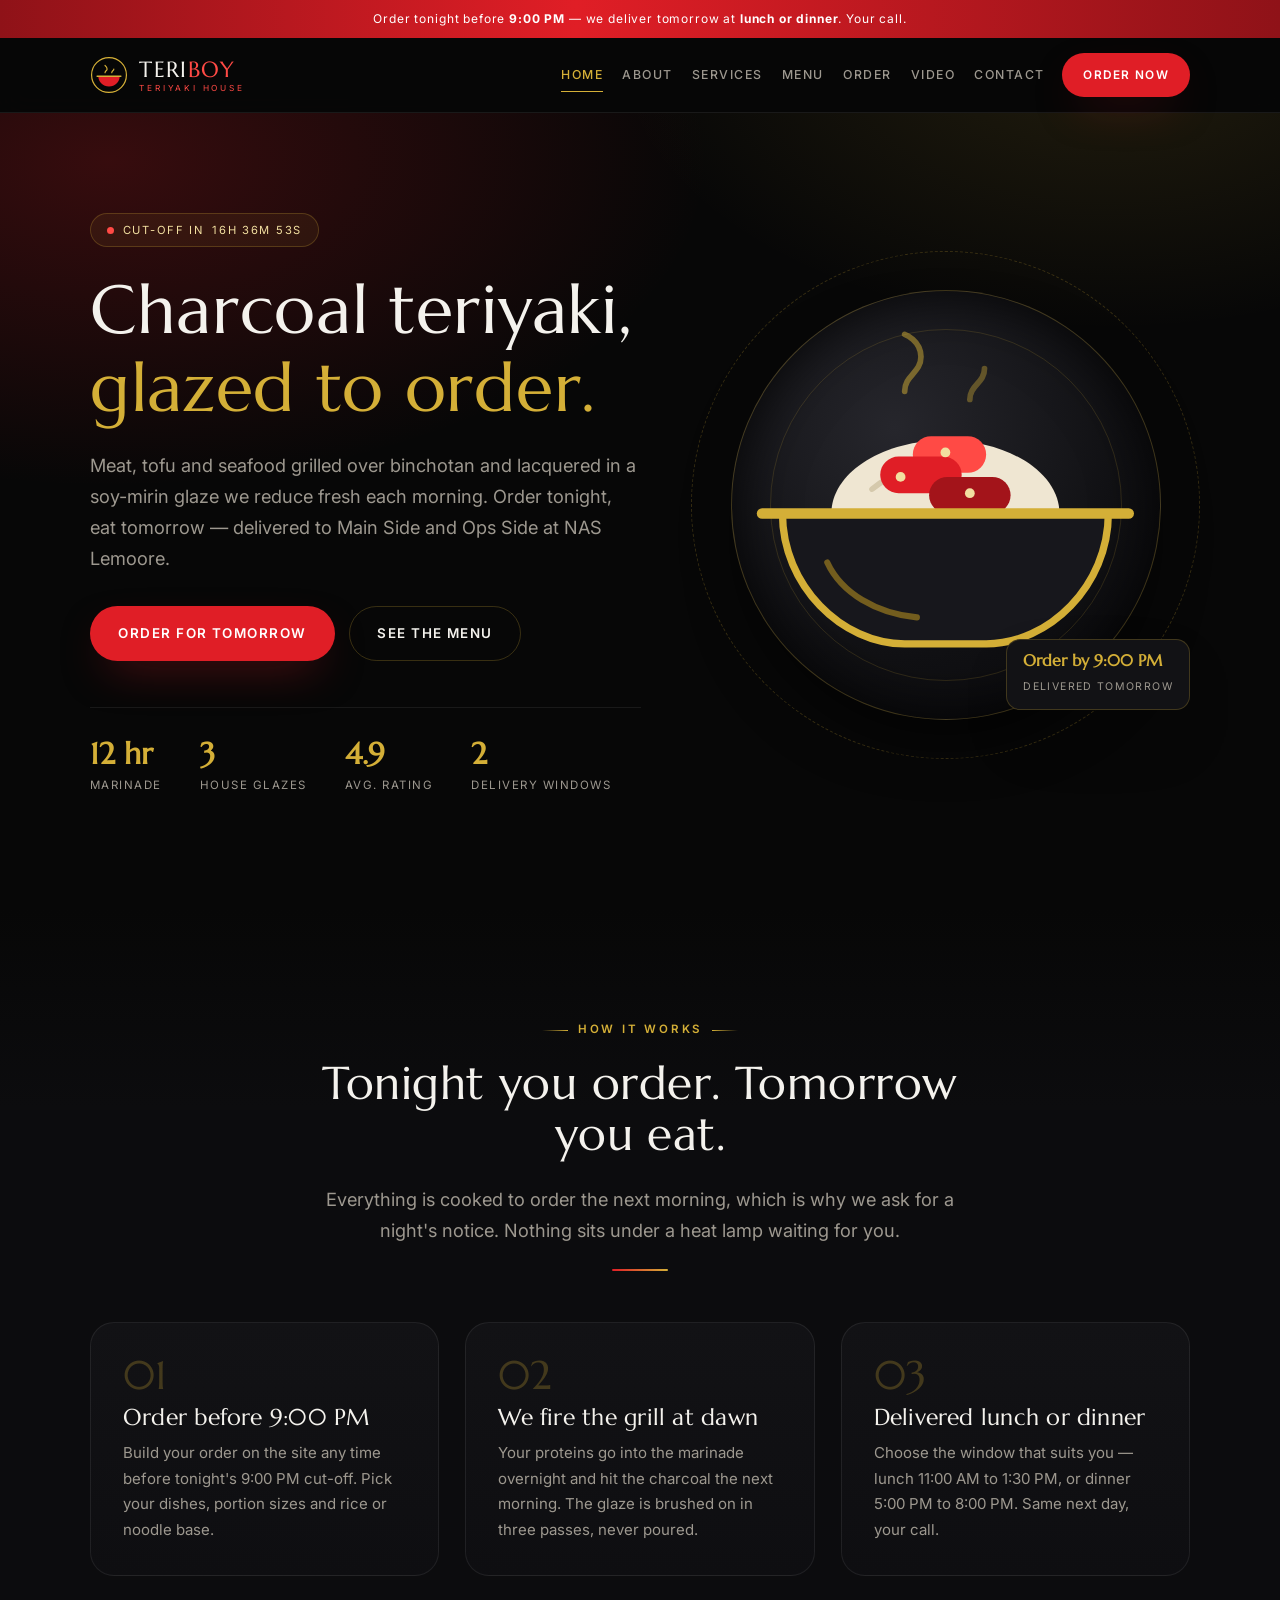
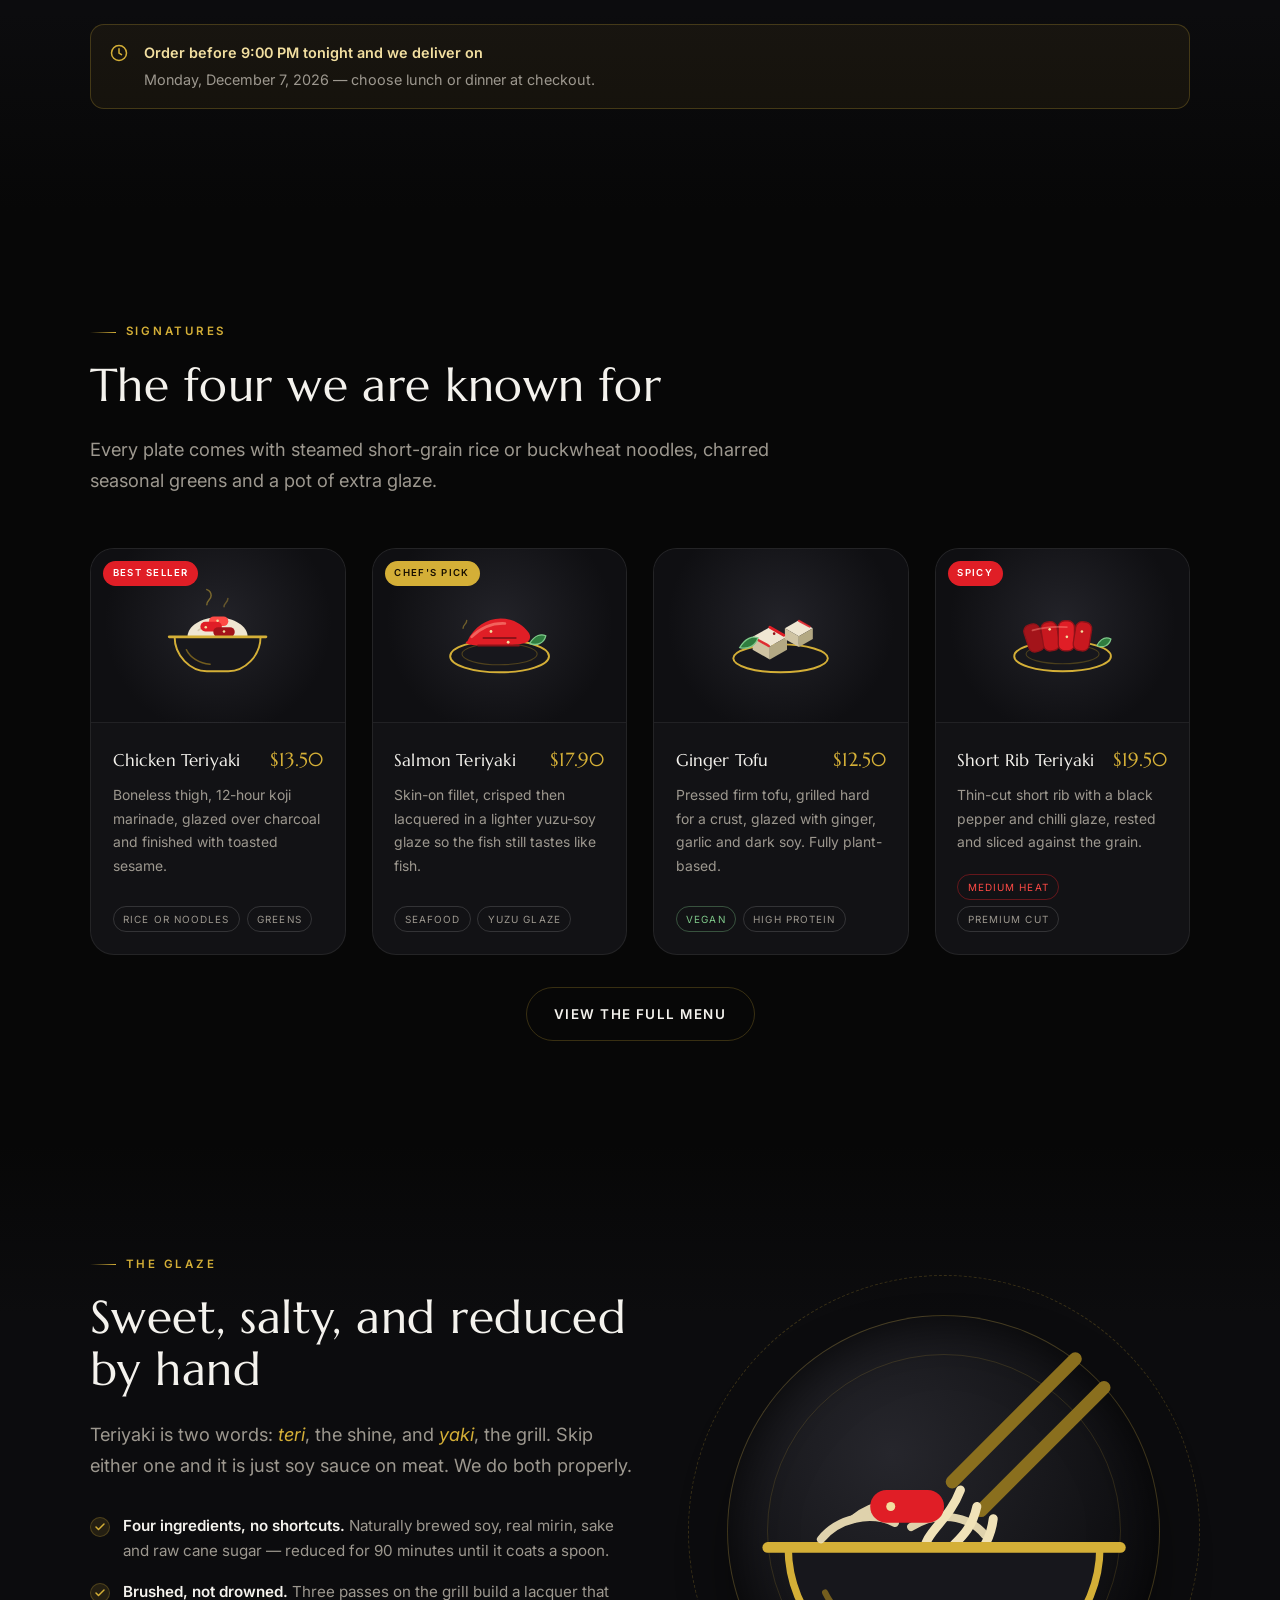
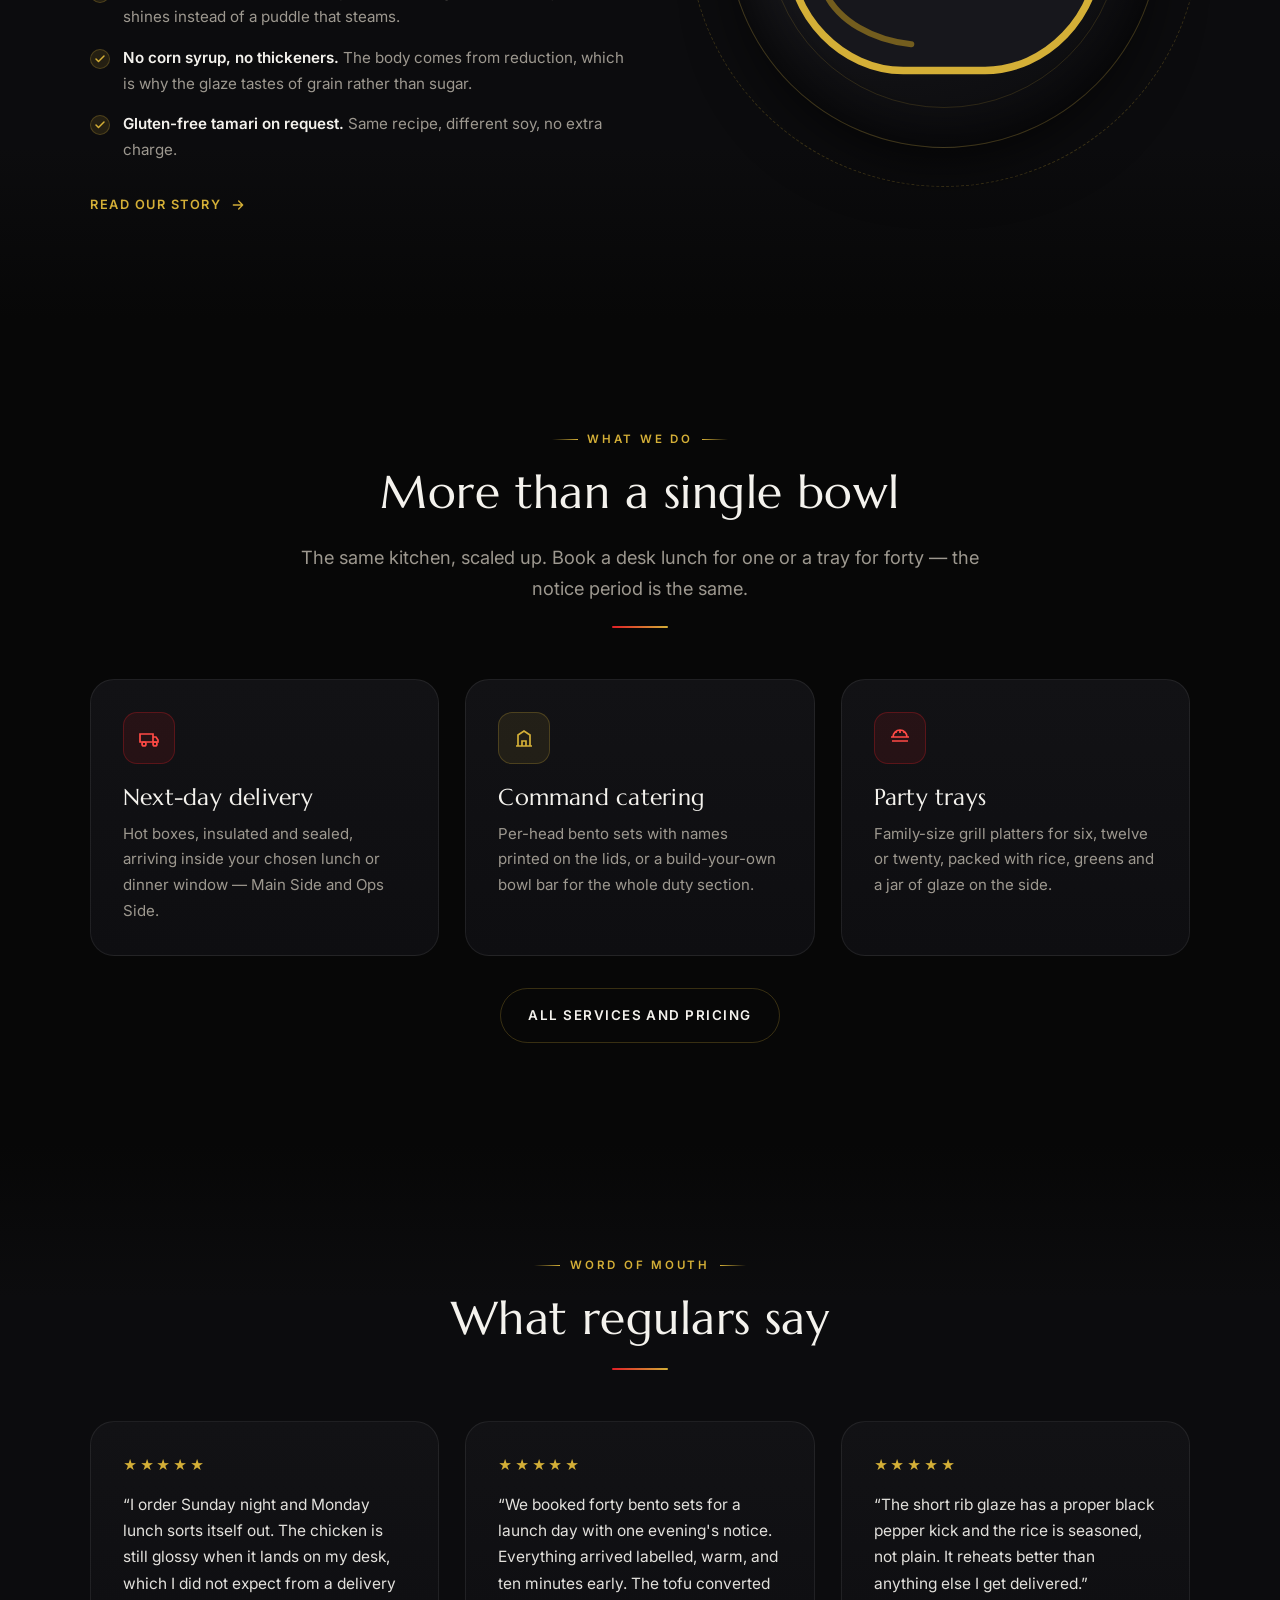
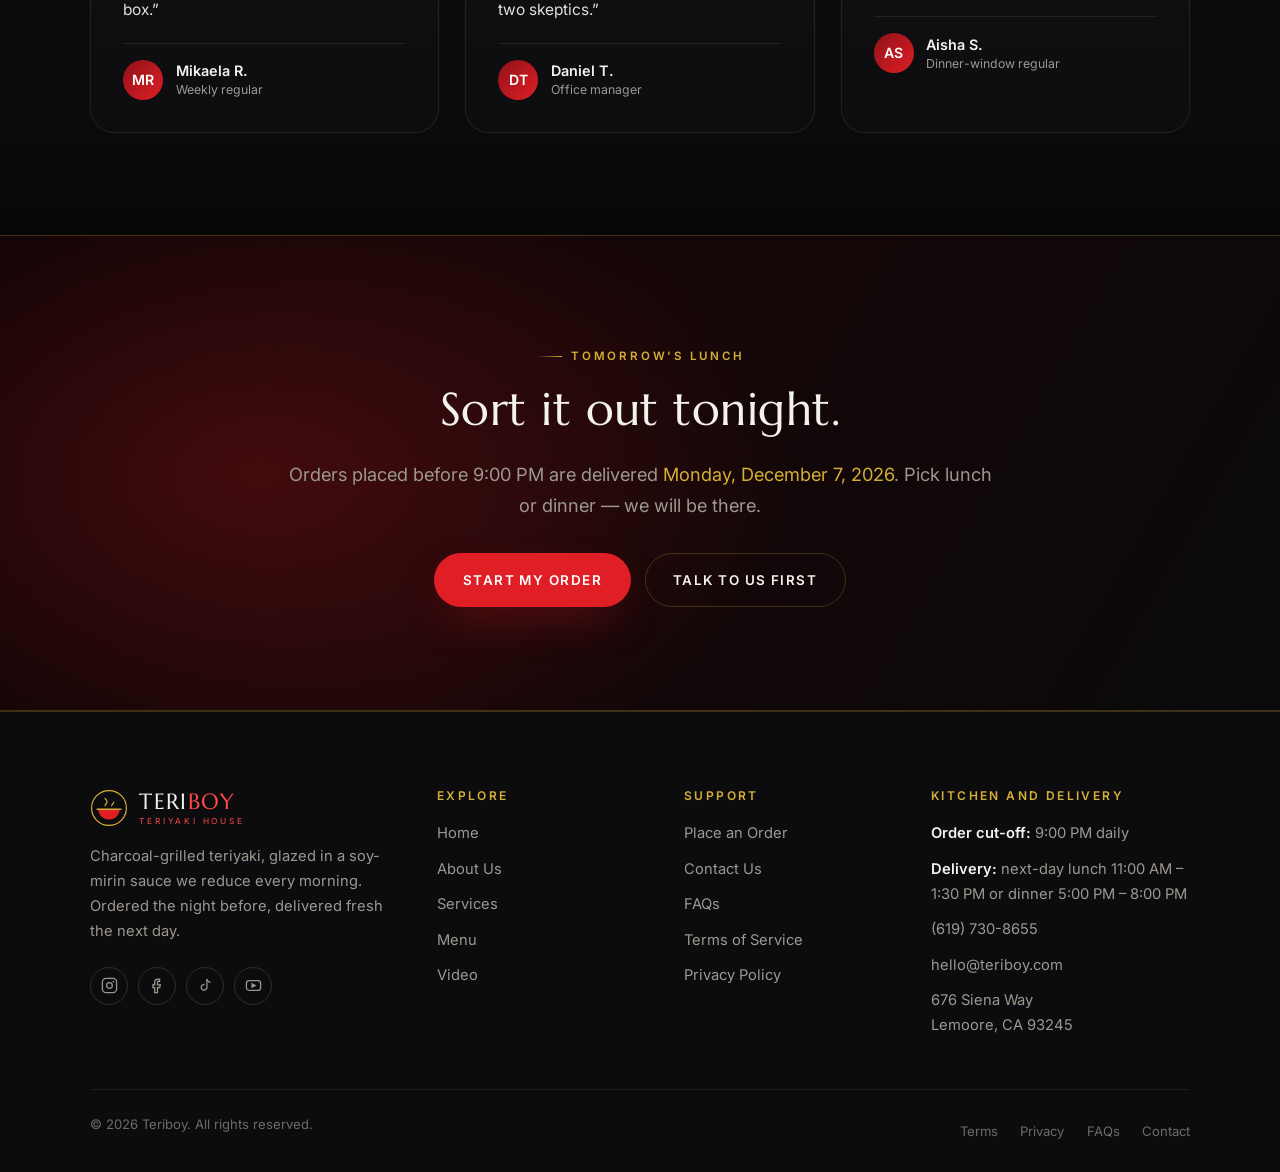
==== commit 7186d3e7: "Target NAS Lemoore, add Zelle payment codes, fix the mobile menu Contact details - Phone is now (619" ====
--- a/index.html
+++ b/index.html
@@ -5,13 +5,13 @@
 <meta name="viewport" content="width=device-width, initial-scale=1">
 <script>document.documentElement.className += " js";</script>
 <title>Teriboy | Charcoal Teriyaki, Ordered Tonight and Delivered Tomorrow</title>
-<meta name="description" content="Charcoal-grilled teriyaki chicken, short rib, salmon and tofu glazed in our house soy-mirin sauce. Order before 9:00 PM tonight for next-day lunch or dinner delivery.">
+<meta name="description" content="Charcoal-grilled teriyaki chicken, short rib, salmon and tofu in our house soy-mirin glaze. Order before 9:00 PM tonight for next-day lunch or dinner delivery to Main Side and Ops Side, NAS Lemoore.">
 <link rel="canonical" href="https://teriboy.com/">
 <meta name="theme-color" content="#070707">
 <meta property="og:type" content="website">
 <meta property="og:site_name" content="Teriboy">
 <meta property="og:title" content="Teriboy | Charcoal Teriyaki, Ordered Tonight and Delivered Tomorrow">
-<meta property="og:description" content="Charcoal-grilled teriyaki chicken, short rib, salmon and tofu glazed in our house soy-mirin sauce. Order before 9:00 PM tonight for next-day lunch or dinner delivery.">
+<meta property="og:description" content="Charcoal-grilled teriyaki chicken, short rib, salmon and tofu in our house soy-mirin glaze. Order before 9:00 PM tonight for next-day lunch or dinner delivery to Main Side and Ops Side, NAS Lemoore.">
 <meta property="og:url" content="https://teriboy.com/">
 <meta name="twitter:card" content="summary_large_image">
 <link rel="icon" href="assets/img/favicon.svg" type="image/svg+xml">
@@ -25,21 +25,28 @@
   "@context": "https://schema.org",
   "@type": "Restaurant",
   "name": "Teriboy",
-  "description": "Charcoal-grilled teriyaki - meats, tofu and seafood glazed in a house soy-mirin sauce, served over rice or noodles. Order the night before for next-day lunch or dinner delivery.",
+  "description": "Charcoal-grilled teriyaki - meats, tofu and seafood glazed in a house soy-mirin sauce, served over rice or noodles. Order the night before for next-day lunch or dinner delivery to Main Side and Ops Side at NAS Lemoore.",
   "url": "https://teriboy.com/",
-  "telephone": "+1-206-555-0142",
+  "telephone": "+1-619-730-8655",
   "email": "hello@teriboy.com",
   "servesCuisine": ["Japanese", "Teriyaki", "Asian"],
   "priceRange": "$$",
   "address": {
     "@type": "PostalAddress",
-    "streetAddress": "Ember Lane Food Hall, Unit 12",
-    "addressLocality": "Seattle",
-    "addressRegion": "WA",
-    "postalCode": "98101",
+    "streetAddress": "676 Siena Way",
+    "addressLocality": "Lemoore",
+    "addressRegion": "CA",
+    "postalCode": "93245",
     "addressCountry": "US"
   },
   "hasMenu": "https://teriboy.com/menu.html",
+  "areaServed": [
+    {"@type": "Place", "name": "NAS Lemoore - Main Side"},
+    {"@type": "Place", "name": "NAS Lemoore - Ops Side"},
+    {"@type": "City", "name": "Lemoore, California"}
+  ],
+  "paymentAccepted": "Zelle, Cash",
+  "currenciesAccepted": "USD",
   "acceptsReservations": false,
   "openingHoursSpecification": [
     {"@type": "OpeningHoursSpecification", "dayOfWeek": ["Monday","Tuesday","Wednesday","Thursday","Friday","Saturday","Sunday"], "opens": "11:00", "closes": "13:30"},
@@ -97,7 +104,7 @@
     <div>
       <span class="badge"><span class="dot"></span> Cut-off in <span data-countdown>--h --m --s</span></span>
       <h1>Charcoal teriyaki,<em>glazed to order.</em></h1>
-      <p class="lead">Meat, tofu and seafood grilled over binchotan and lacquered in a soy-mirin glaze we reduce fresh each morning. Order tonight, eat tomorrow &mdash; served over rice or noodles with a side of greens.</p>
+      <p class="lead">Meat, tofu and seafood grilled over binchotan and lacquered in a soy-mirin glaze we reduce fresh each morning. Order tonight, eat tomorrow &mdash; delivered to Main Side and Ops Side at NAS Lemoore.</p>
       <div class="btn-row">
         <a class="btn" href="order.html">Order for tomorrow</a>
         <a class="btn btn--ghost" href="menu.html">See the menu</a>
@@ -337,12 +344,12 @@
       <article class="card reveal">
         <div class="icon-box"><svg width="24" height="24" viewBox="0 0 24 24" fill="none" stroke="currentColor" stroke-width="1.7"><path d="M3 8h13v8H3zM16 11h3l2 3v2h-5z"/><circle cx="7" cy="18" r="2"/><circle cx="18" cy="18" r="2"/></svg></div>
         <h3>Next-day delivery</h3>
-        <p>Hot boxes, insulated and sealed, arriving inside your chosen lunch or dinner window across the metro area.</p>
+        <p>Hot boxes, insulated and sealed, arriving inside your chosen lunch or dinner window &mdash; Main Side and Ops Side.</p>
       </article>
       <article class="card reveal" data-delay="90">
         <div class="icon-box icon-box--gold"><svg width="24" height="24" viewBox="0 0 24 24" fill="none" stroke="currentColor" stroke-width="1.7"><path d="M4 20h16M6 20V9l6-4 6 4v11M10 20v-5h4v5"/></svg></div>
-        <h3>Office catering</h3>
-        <p>Per-head bento sets with names printed on the lids, or a build-your-own bowl bar for the whole floor.</p>
+        <h3>Command catering</h3>
+        <p>Per-head bento sets with names printed on the lids, or a build-your-own bowl bar for the whole duty section.</p>
       </article>
       <article class="card reveal" data-delay="180">
         <div class="icon-box"><svg width="24" height="24" viewBox="0 0 24 24" fill="none" stroke="currentColor" stroke-width="1.7"><path d="M3 11h18M5 11a7 7 0 0 1 14 0M4 15h16M8 5v2M12 4v3M16 5v2"/></svg></div>
@@ -461,9 +468,9 @@
         <ul class="footer-list">
           <li><strong>Order cut-off:</strong> 9:00 PM daily</li>
           <li><strong>Delivery:</strong> next-day lunch 11:00 AM &ndash; 1:30 PM or dinner 5:00 PM &ndash; 8:00 PM</li>
-          <li><a href="tel:+12065550142">(206) 555-0142</a></li>
+          <li><a href="tel:+16197308655">(619) 730-8655</a></li>
           <li><a href="mailto:hello@teriboy.com">hello@teriboy.com</a></li>
-          <li>Ember Lane Food Hall, Unit 12<br>Seattle, WA 98101</li>
+          <li>676 Siena Way<br>Lemoore, CA 93245</li>
         </ul>
       </div>
     </div>
--- a/assets/css/style.css
+++ b/assets/css/style.css
@@ -58,6 +58,7 @@
   overflow-x:hidden;
 }
 body.nav-open{overflow:hidden}
+[hidden]{display:none !important}   /* beats component display rules */
 img,svg,video{max-width:100%;display:block}
 a{color:inherit;text-decoration:none}
 button,input,select,textarea{font:inherit;color:inherit}
@@ -545,6 +546,53 @@
 .toc a:hover{color:var(--gold)}
 .updated{display:inline-flex;align-items:center;gap:.5rem;font-size:.75rem;letter-spacing:.13em;text-transform:uppercase;color:var(--muted-2);border:1px solid var(--line);border-radius:var(--radius-pill);padding:.35rem .9rem}
 
+/* Order confirmation and Zelle payment ------------------------------------- */
+.confirm{
+  max-width:880px;margin-inline:auto;
+  background:linear-gradient(180deg,var(--panel),#0d0d10);
+  border:1px solid var(--line-gold);border-radius:var(--radius-lg);
+  padding:clamp(22px,4vw,44px);box-shadow:var(--shadow);
+}
+.confirm__head{text-align:center;padding-bottom:1.5rem;border-bottom:1px solid var(--line);margin-bottom:1.7rem}
+.confirm__tick{
+  width:64px;height:64px;border-radius:50%;display:grid;place-items:center;margin:0 auto 1.1rem;
+  background:rgba(127,201,138,.12);border:1px solid rgba(127,201,138,.45);color:#7fc98a;
+}
+.confirm__head h2{margin-bottom:.4rem}
+.confirm__head .lead{margin-inline:auto}
+.confirm__code{
+  display:flex;flex-wrap:wrap;align-items:center;justify-content:center;gap:.9rem 1.4rem;
+  background:rgba(212,175,55,.07);border:1px solid var(--line-gold);border-radius:var(--radius);
+  padding:1.3rem 1.4rem;text-align:center;
+}
+.confirm__code-label{width:100%;font-size:.7rem;letter-spacing:.2em;text-transform:uppercase;color:var(--gold)}
+.confirm__code-value{
+  font-family:var(--ff-display);font-size:clamp(2.1rem,7vw,3.1rem);color:var(--gold-2);
+  letter-spacing:.06em;line-height:1;
+}
+.zelle{display:grid;grid-template-columns:auto 1fr;gap:clamp(20px,3vw,36px);align-items:start;margin-top:1.8rem}
+.zelle__qr{margin:0;text-align:center}
+.zelle__qr img{
+  width:clamp(170px,26vw,230px);height:auto;background:#fff;padding:12px;
+  border-radius:14px;border:1px solid var(--line-gold);
+}
+.zelle__qr figcaption{margin-top:.7rem;font-size:.68rem;letter-spacing:.14em;text-transform:uppercase;color:var(--muted)}
+.zelle__body h3{margin-bottom:.9rem}
+.zelle__body .muted{font-size:.86rem;margin-top:1rem}
+.numbered{counter-reset:n;list-style:none;margin:0;padding:0;display:grid;gap:.7rem}
+.numbered li{counter-increment:n;position:relative;padding-left:2.2rem;color:var(--muted);font-size:.93rem;line-height:1.55}
+.numbered li::before{
+  content:counter(n);position:absolute;left:0;top:.1rem;
+  width:24px;height:24px;border-radius:50%;display:grid;place-items:center;
+  background:var(--red);color:#fff;font-size:.72rem;font-weight:700;font-family:var(--ff-body);
+}
+.numbered strong{color:var(--text)}
+@media (max-width:720px){
+  .zelle{grid-template-columns:1fr}
+  .zelle__qr{justify-self:center}
+  .confirm__code-value{width:100%}
+}
+
 /* 12. Utilities & responsive ----------------------------------------------- */
 .center{text-align:center}
 .mt-0{margin-top:0}.mt-1{margin-top:1rem}.mt-2{margin-top:2rem}.mt-3{margin-top:3rem}
@@ -563,19 +611,44 @@
 td strong{color:var(--text);font-weight:600}
 
 @media (max-width:1024px){
+  /* A backdrop-filter makes the header a containing block for fixed children,
+     which would trap the drawer inside it. Solid background instead. */
+  .site-header,.site-header.is-stuck{
+    backdrop-filter:none;-webkit-backdrop-filter:none;
+    background:rgba(7,7,7,.97);
+  }
+  /* Full-screen menu: every link on one screen, never a scroll. The drawer is a
+     child of the header, so the brand and the close button are layered above it
+     inside that same stacking context. */
+  .brand{position:relative;z-index:2}
   .nav{
-    position:fixed;inset:0 0 0 auto;width:min(340px,84vw);z-index:55;
-    background:var(--bg-2);border-left:1px solid var(--line-gold);
-    flex-direction:column;align-items:flex-start;justify-content:flex-start;gap:.2rem;
-    padding:calc(var(--header-h) + 26px) 30px 30px;
-    transform:translateX(102%);transition:transform .4s var(--ease);overflow-y:auto;
+    position:fixed;inset:0;width:100%;z-index:1;
+    background:linear-gradient(180deg,#0e0e12 0%,#070707 72%);
+    border-left:0;
+    flex-direction:column;align-items:stretch;justify-content:center;gap:0;
+    padding:calc(var(--header-h) + 18px) clamp(22px,7vw,48px) calc(18px + env(safe-area-inset-bottom,0px));
+    transform:translateX(100%);transition:transform .38s var(--ease);
+    overflow:hidden;
   }
-  body.nav-open .nav{transform:none;box-shadow:-30px 0 70px rgba(0,0,0,.6)}
-  .nav a{font-size:.95rem;letter-spacing:.1em;padding:.9rem 0;width:100%;border-bottom:1px solid var(--line)}
+  .nav::before{
+    content:"";position:absolute;inset:0;pointer-events:none;
+    background:radial-gradient(70% 40% at 50% 0%,rgba(224,30,38,.16),transparent 70%);
+  }
+  body.nav-open .nav{transform:none}
+  .nav a{
+    position:relative;font-size:clamp(1rem,2.4vh,1.25rem);letter-spacing:.16em;
+    padding:clamp(.5rem,1.6vh,1.05rem) 0;width:100%;
+    border-bottom:1px solid var(--line);color:var(--text);
+  }
   .nav a::after{display:none}
-  .nav-toggle{display:flex;z-index:56;position:relative}
+  .nav a.is-active{color:var(--gold);padding-left:.9rem}
+  .nav a.is-active::before{
+    content:"";position:absolute;left:0;top:50%;transform:translateY(-50%);
+    width:3px;height:1.1em;border-radius:2px;background:linear-gradient(180deg,var(--red),var(--gold));
+  }
+  .nav-toggle{display:flex;position:relative;z-index:2}
   .header-cta{display:none}
-  .nav .nav-cta{display:inline-flex;width:100%;margin-top:1.4rem}
+  .nav .nav-cta{display:inline-flex;width:100%;margin-top:clamp(1rem,3vh,2rem)}
   .order-layout{grid-template-columns:1fr}
   .summary{position:static}
   .footer-grid{grid-template-columns:1fr 1fr}
@@ -594,6 +667,11 @@
   .strip{grid-template-columns:repeat(2,1fr)}
   .strip div:nth-child(2){border-right:0}
   .strip div:nth-child(-n+2){border-bottom:1px solid var(--line)}
+}
+@media (max-width:1024px) and (max-height:560px){
+  .nav{padding-top:calc(var(--header-h) + 8px);justify-content:flex-start}
+  .nav a{font-size:.9rem;padding:.42rem 0;letter-spacing:.12em}
+  .nav .nav-cta{margin-top:.7rem;padding:.55rem 1rem}
 }
 @media (max-width:640px){
   :root{--header-h:66px}
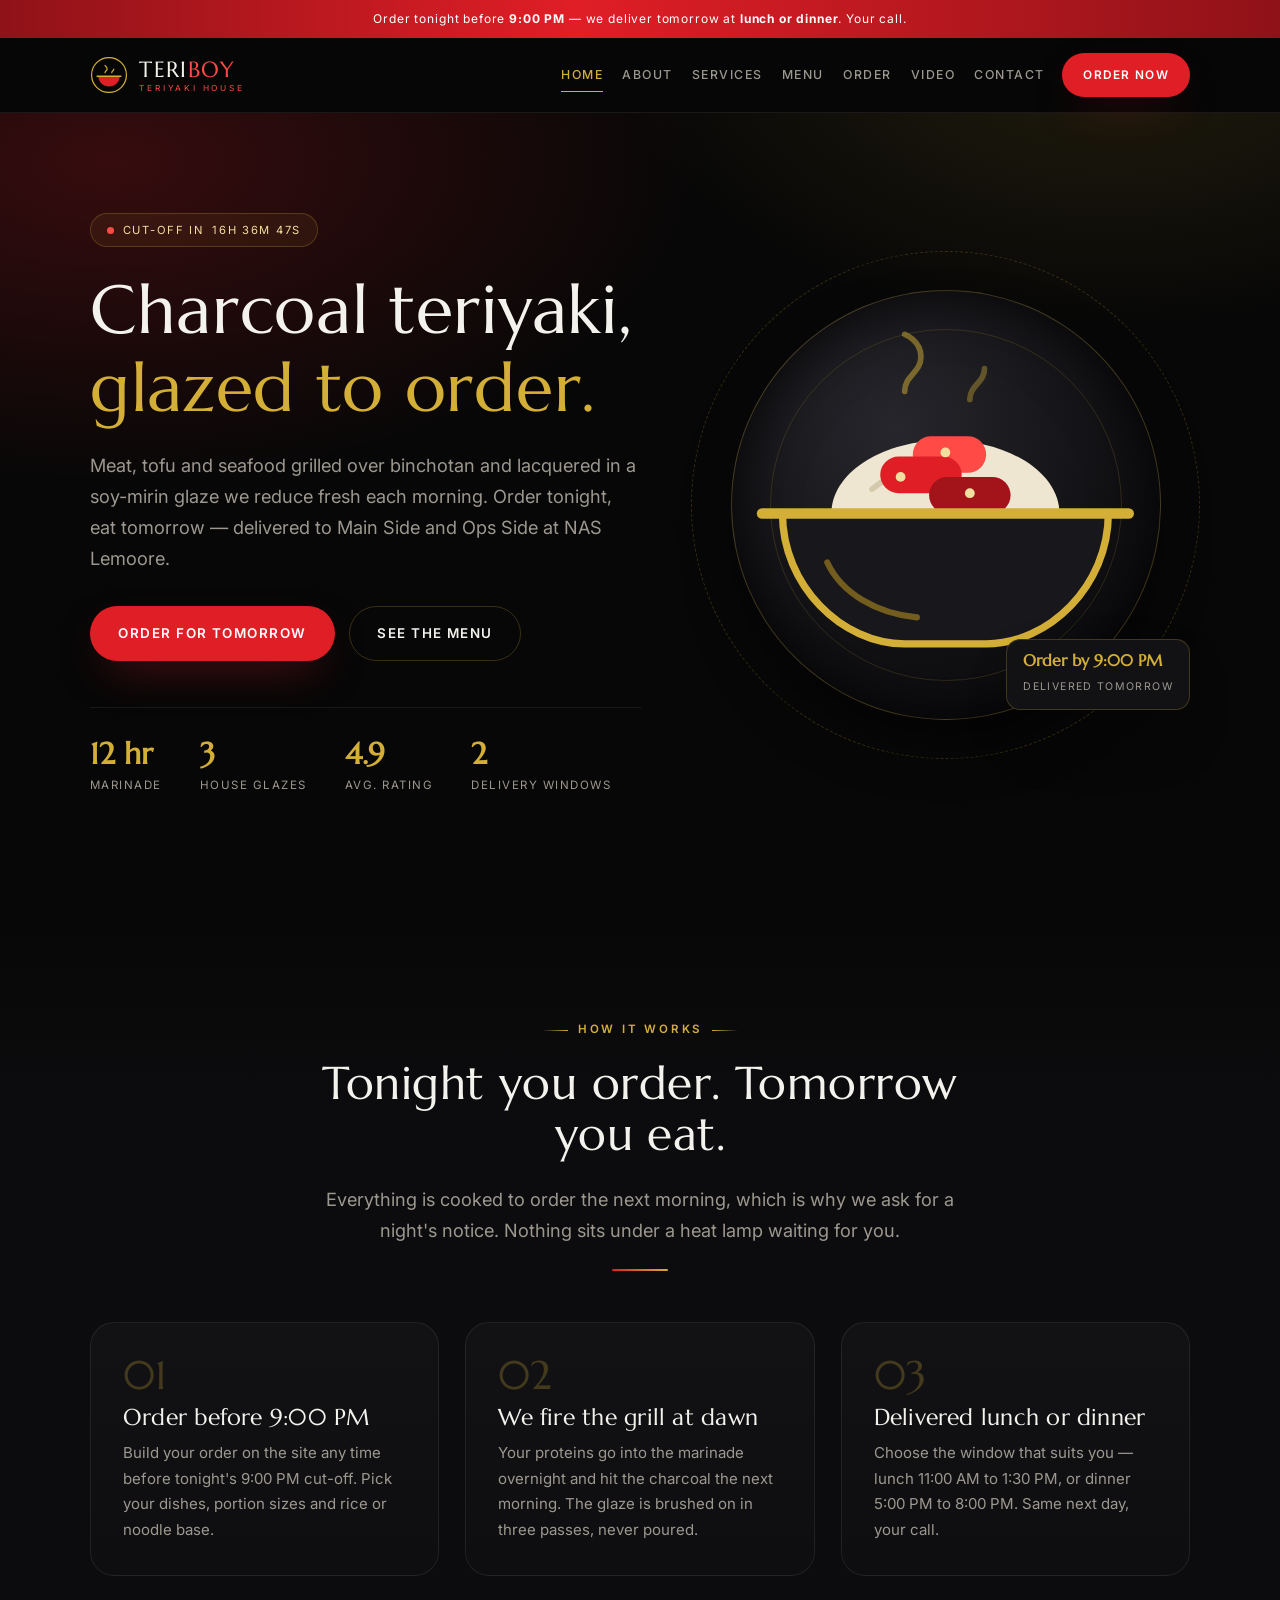
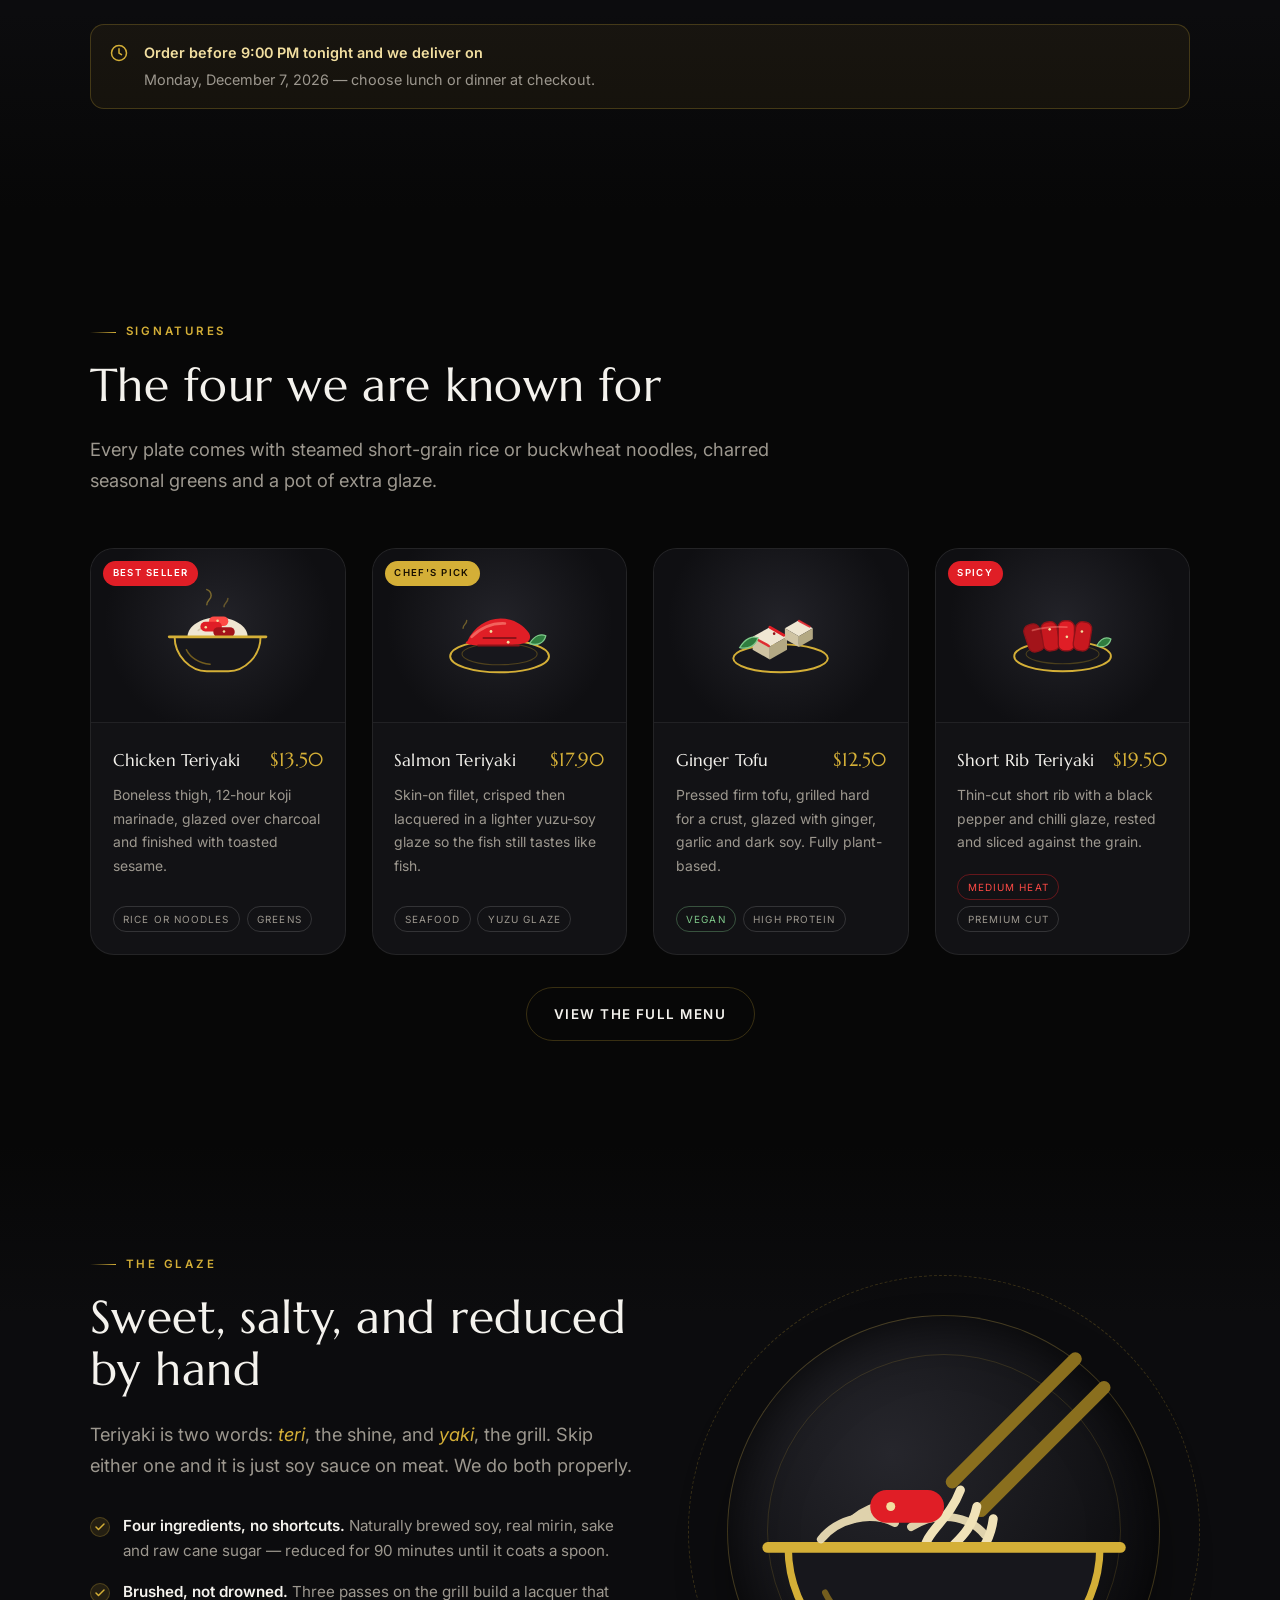
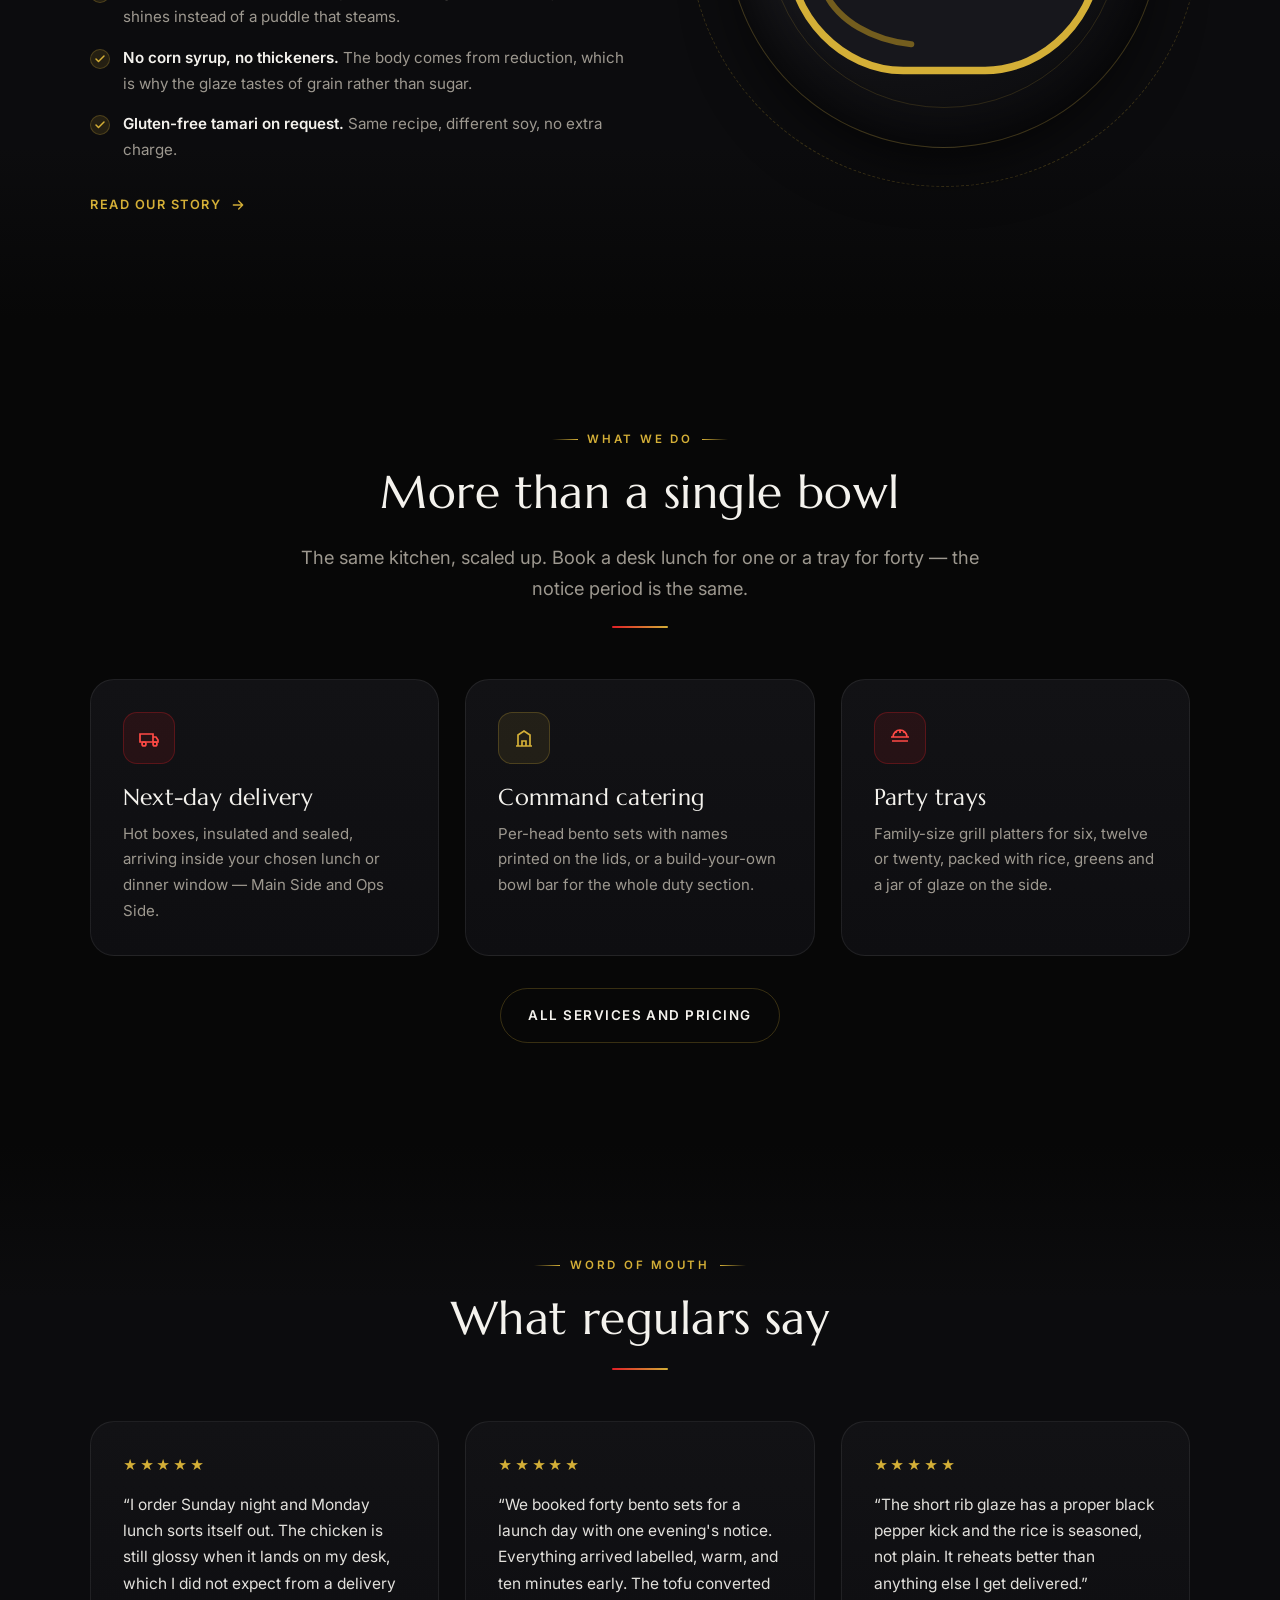
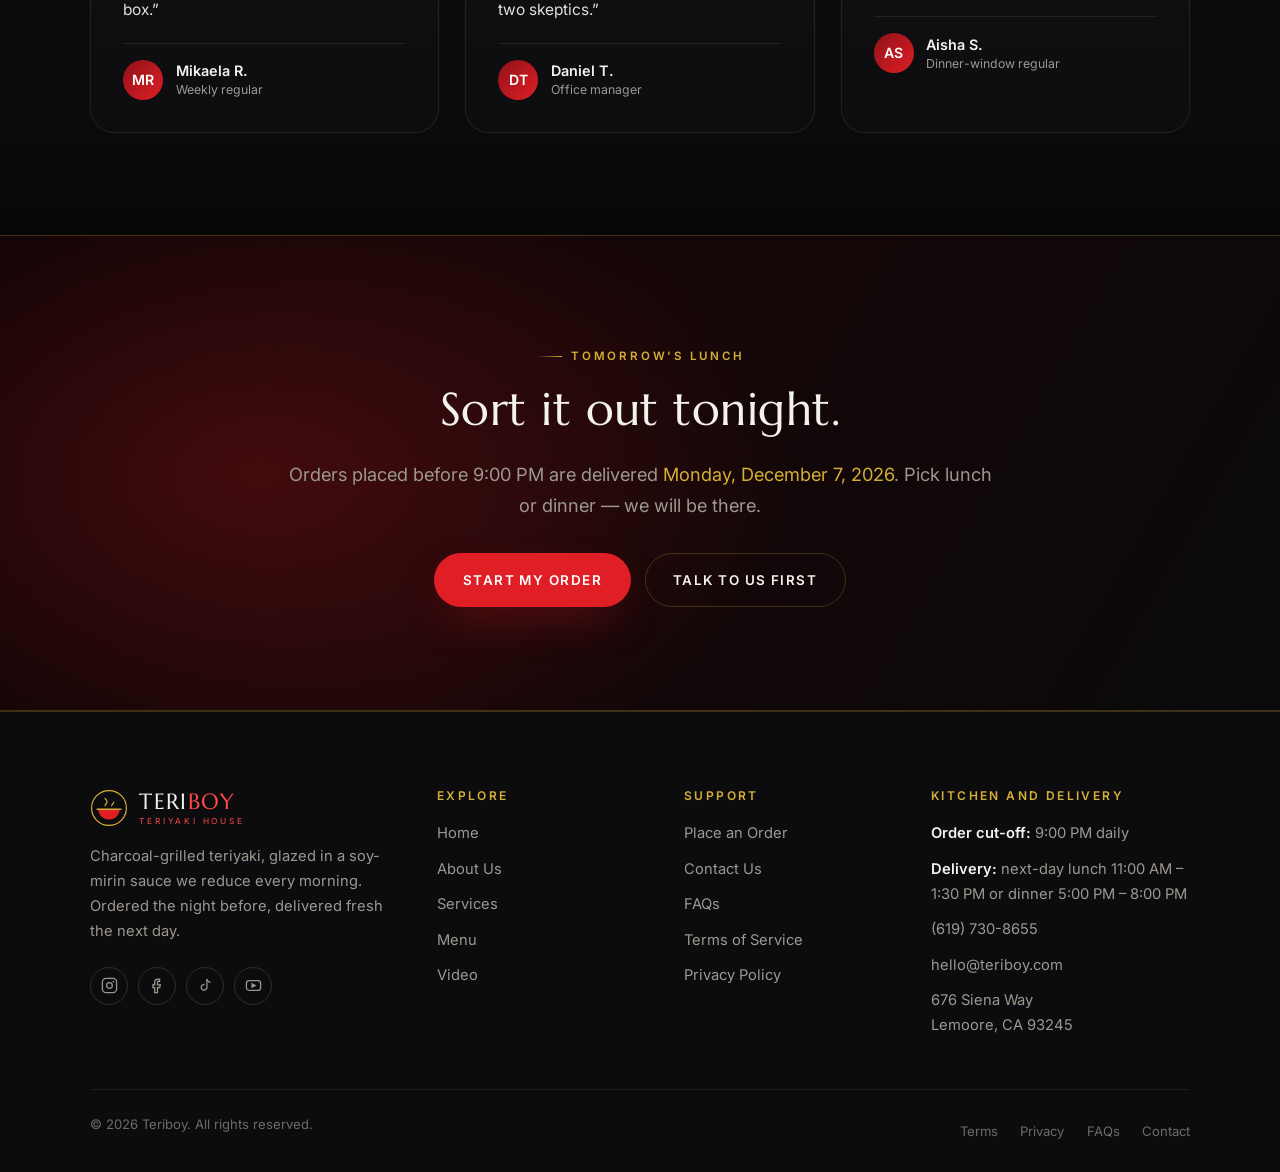
==== commit e03b973c: "Add the books workbook, portion sizes, back-to-top and gentler motion Workbook (admin.html, unlisted" ====
--- a/index.html
+++ b/index.html
@@ -487,6 +487,12 @@
   </div>
 </footer>
 
+<button class="to-top" type="button" aria-label="Back to top" hidden>
+  <svg width="20" height="20" viewBox="0 0 24 24" fill="none" stroke="currentColor" stroke-width="2.2" stroke-linecap="round" stroke-linejoin="round" aria-hidden="true">
+    <path d="M12 19V5M5 12l7-7 7 7"/>
+  </svg>
+</button>
+
 <script src="assets/js/main.js"></script>
 </body>
 </html>
--- a/assets/css/style.css
+++ b/assets/css/style.css
@@ -163,7 +163,7 @@
   display:none;width:44px;height:44px;border:1px solid var(--line-2);border-radius:12px;
   background:transparent;cursor:pointer;align-items:center;justify-content:center;flex-direction:column;gap:5px;
 }
-.nav-toggle span{display:block;width:18px;height:1.5px;background:var(--text);transition:transform .3s var(--ease),opacity .2s}
+.nav-toggle span{display:block;width:18px;height:1.5px;background:var(--text);transition:transform .45s var(--ease),opacity .3s var(--ease)}
 body.nav-open .nav-toggle span:nth-child(1){transform:translateY(6.5px) rotate(45deg)}
 body.nav-open .nav-toggle span:nth-child(2){opacity:0}
 body.nav-open .nav-toggle span:nth-child(3){transform:translateY(-6.5px) rotate(-45deg)}
@@ -593,6 +593,34 @@
   .confirm__code-value{width:100%}
 }
 
+/* Portion sizes ------------------------------------------------------------ */
+.portions{display:grid;grid-template-columns:repeat(3,1fr);gap:.7rem}
+.portion span{display:grid;gap:.2rem;padding:1rem;height:100%;align-content:start}
+.portion strong{font-family:var(--ff-display);font-size:1.12rem;font-weight:400;letter-spacing:.02em}
+.portion__fee{
+  font-style:normal;font-size:.68rem;letter-spacing:.14em;text-transform:uppercase;
+  color:var(--gold);font-weight:600;
+}
+.portion input:checked+span .portion__fee{color:var(--gold-2)}
+.portion small{color:var(--muted);font-size:.78rem;line-height:1.5;letter-spacing:0;text-transform:none}
+
+/* Back to top -------------------------------------------------------------- */
+.to-top{
+  position:fixed;right:clamp(16px,3vw,30px);bottom:clamp(16px,3vw,30px);z-index:48;
+  width:48px;height:48px;border-radius:50%;cursor:pointer;padding:0;
+  display:grid;place-items:center;
+  background:linear-gradient(140deg,var(--red) 0%,var(--red-3) 100%);
+  color:#fff;border:1px solid rgba(212,175,55,.45);
+  box-shadow:0 16px 36px -14px rgba(0,0,0,.95),0 0 0 6px rgba(224,30,38,.06);
+  opacity:0;visibility:hidden;transform:translateY(14px) scale(.92);
+  transition:opacity .5s var(--ease),transform .5s var(--ease),visibility .5s var(--ease),background .3s var(--ease);
+}
+.to-top.is-in{opacity:1;visibility:visible;transform:none}
+.to-top:hover{background:var(--red-2);transform:translateY(-3px)}
+.to-top:active{transform:translateY(0)}
+body.nav-open .to-top{opacity:0;visibility:hidden;transform:translateY(14px) scale(.92)}
+@media (max-width:640px){.to-top{width:44px;height:44px}}
+
 /* 12. Utilities & responsive ----------------------------------------------- */
 .center{text-align:center}
 .mt-0{margin-top:0}.mt-1{margin-top:1rem}.mt-2{margin-top:2rem}.mt-3{margin-top:3rem}
@@ -627,7 +655,8 @@
     border-left:0;
     flex-direction:column;align-items:stretch;justify-content:center;gap:0;
     padding:calc(var(--header-h) + 18px) clamp(22px,7vw,48px) calc(18px + env(safe-area-inset-bottom,0px));
-    transform:translateX(100%);transition:transform .38s var(--ease);
+    transform:translateX(100%);
+    transition:transform .62s cubic-bezier(.16,.84,.34,1);
     overflow:hidden;
   }
   .nav::before{
@@ -639,7 +668,18 @@
     position:relative;font-size:clamp(1rem,2.4vh,1.25rem);letter-spacing:.16em;
     padding:clamp(.5rem,1.6vh,1.05rem) 0;width:100%;
     border-bottom:1px solid var(--line);color:var(--text);
+    opacity:0;transform:translateX(18px);
+    transition:opacity .45s var(--ease),transform .45s var(--ease),color .25s var(--ease);
   }
+  body.nav-open .nav a{opacity:1;transform:none}
+  body.nav-open .nav a:nth-child(1){transition-delay:.20s}
+  body.nav-open .nav a:nth-child(2){transition-delay:.25s}
+  body.nav-open .nav a:nth-child(3){transition-delay:.30s}
+  body.nav-open .nav a:nth-child(4){transition-delay:.35s}
+  body.nav-open .nav a:nth-child(5){transition-delay:.40s}
+  body.nav-open .nav a:nth-child(6){transition-delay:.45s}
+  body.nav-open .nav a:nth-child(7){transition-delay:.50s}
+  body.nav-open .nav a:nth-child(8){transition-delay:.56s}
   .nav a::after{display:none}
   .nav a.is-active{color:var(--gold);padding-left:.9rem}
   .nav a.is-active::before{
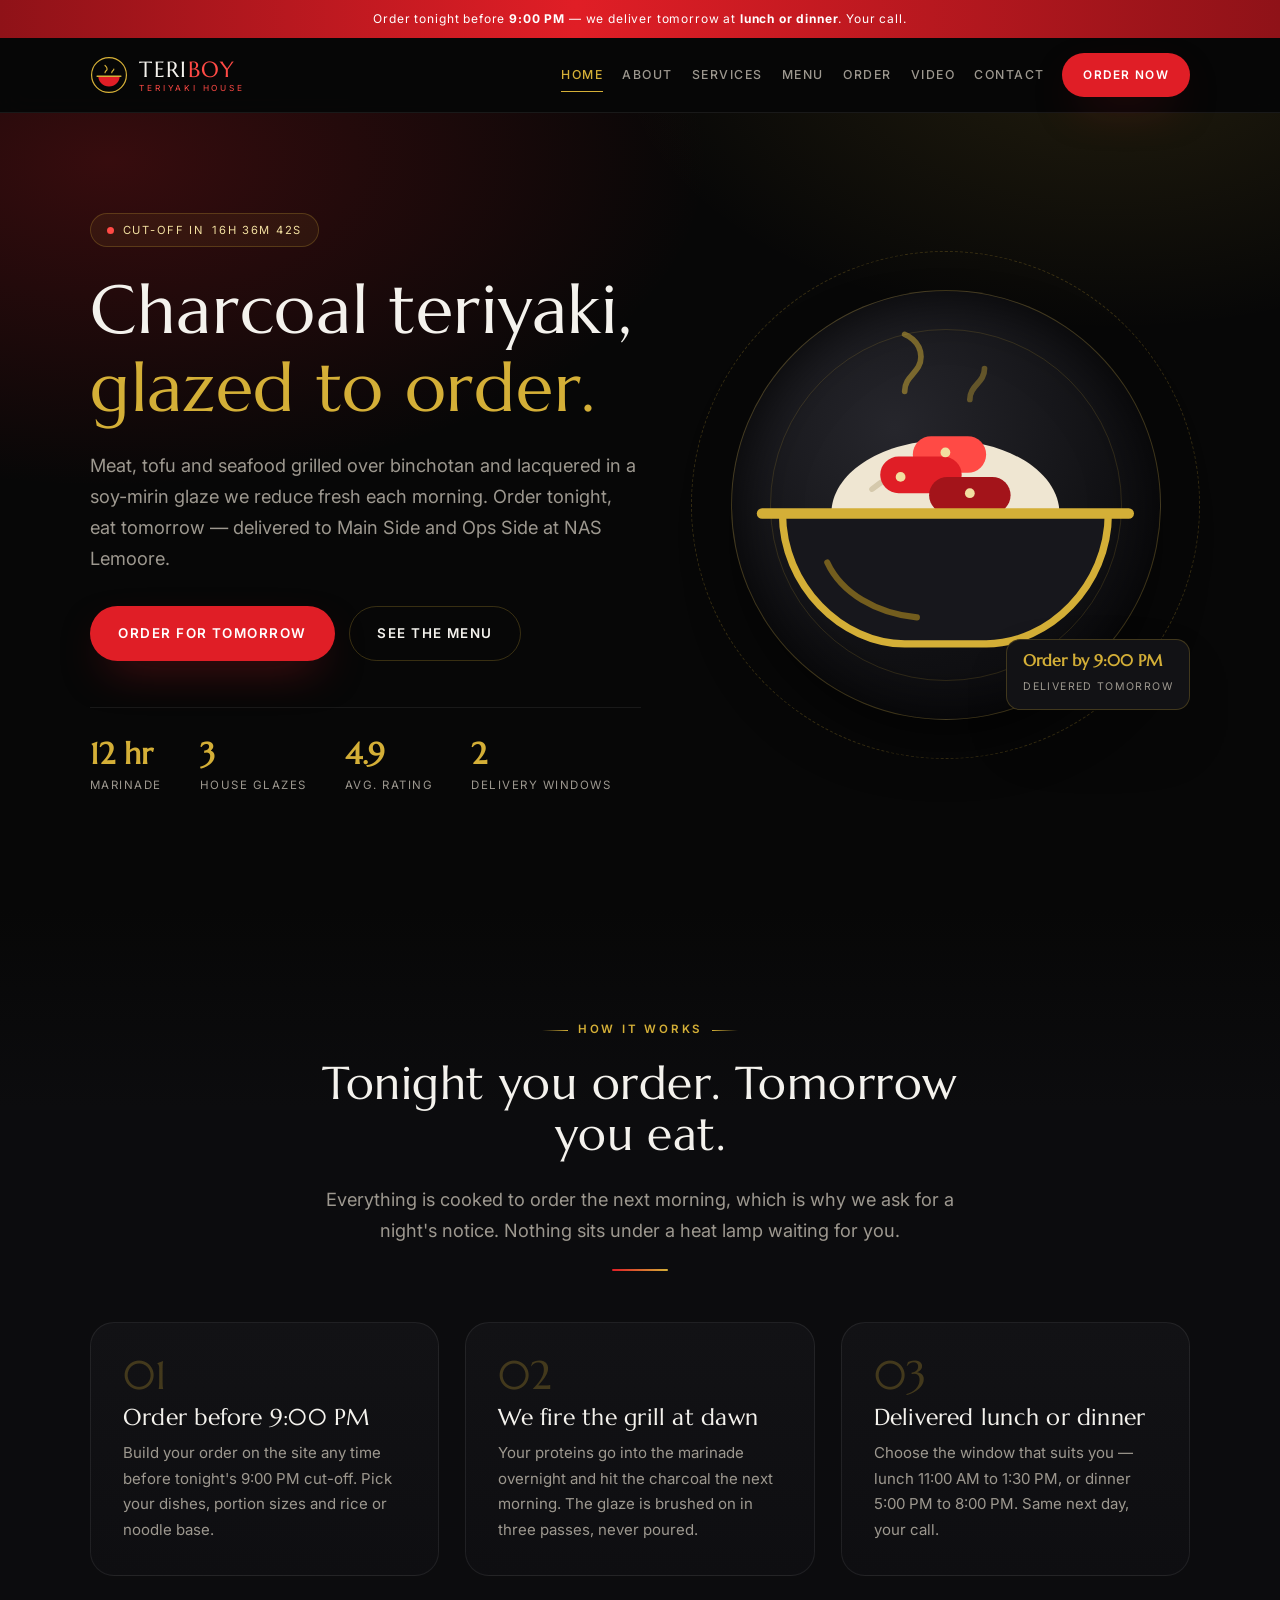
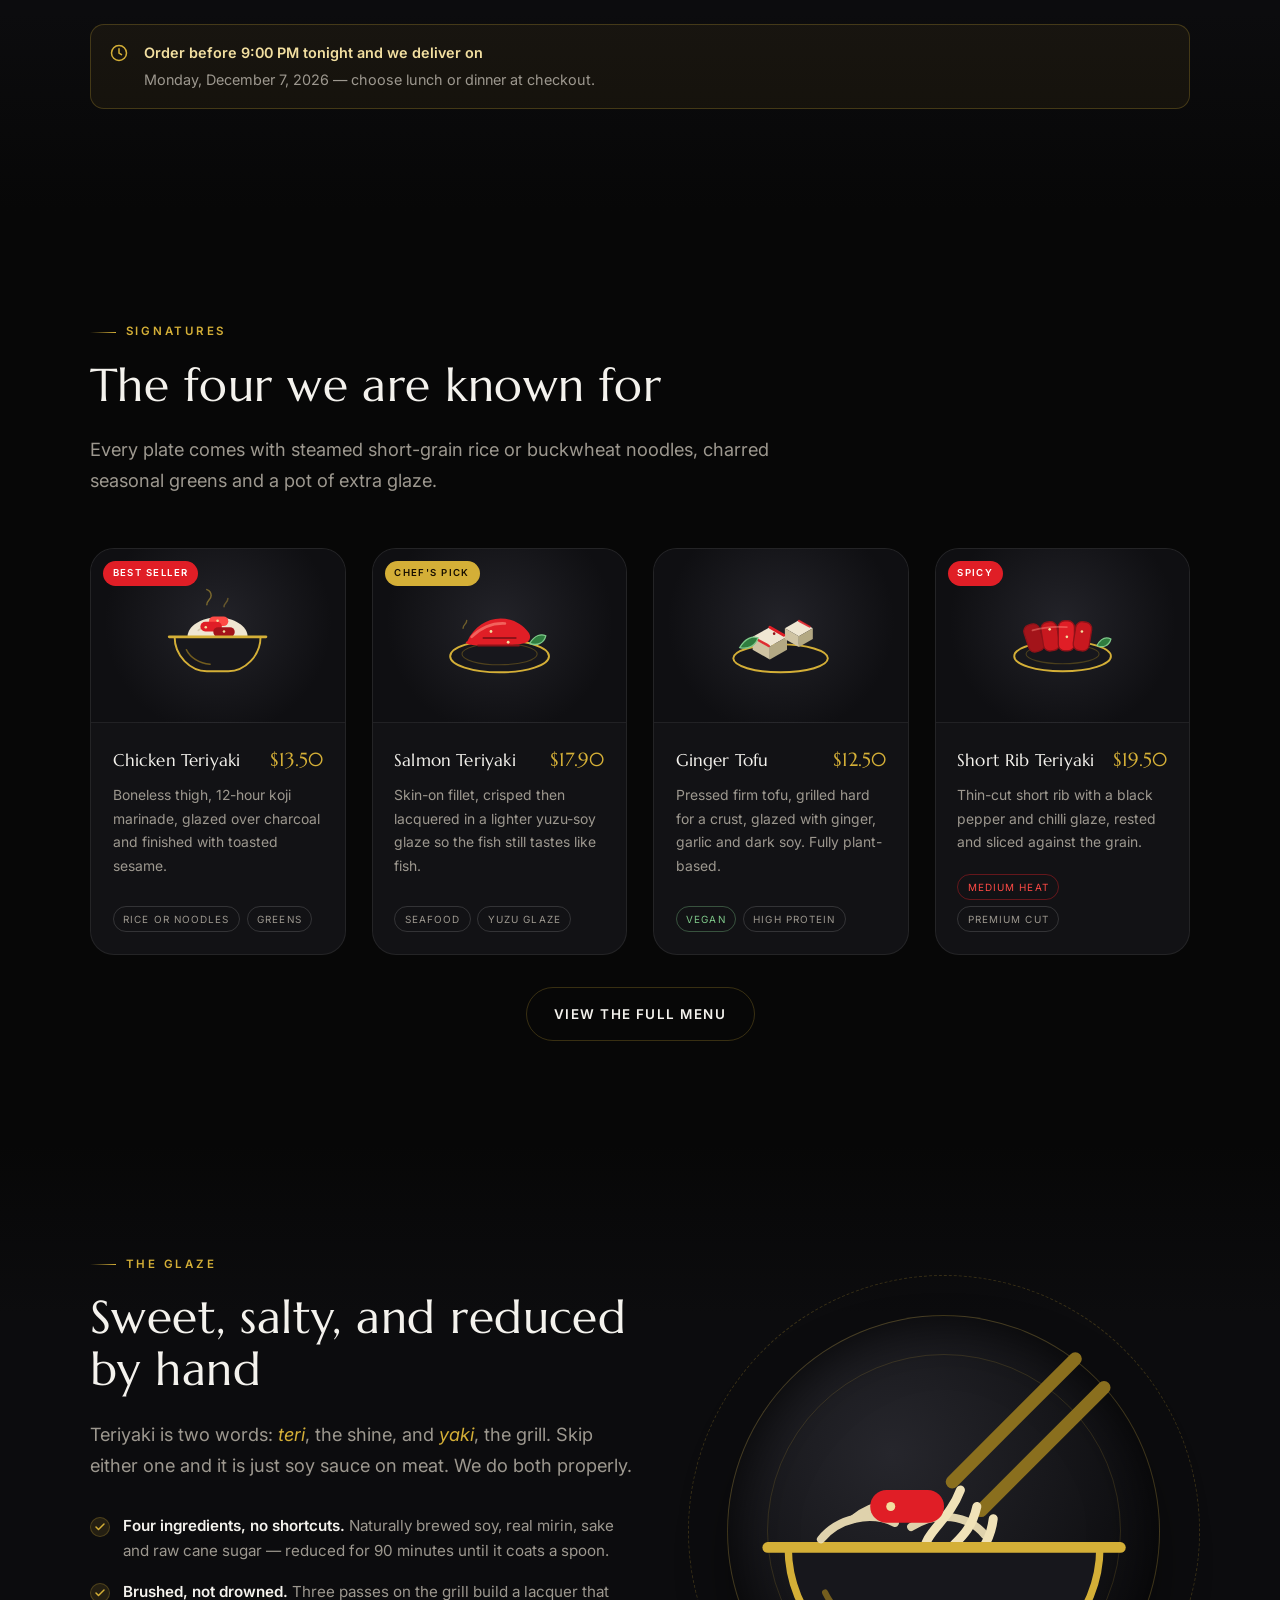
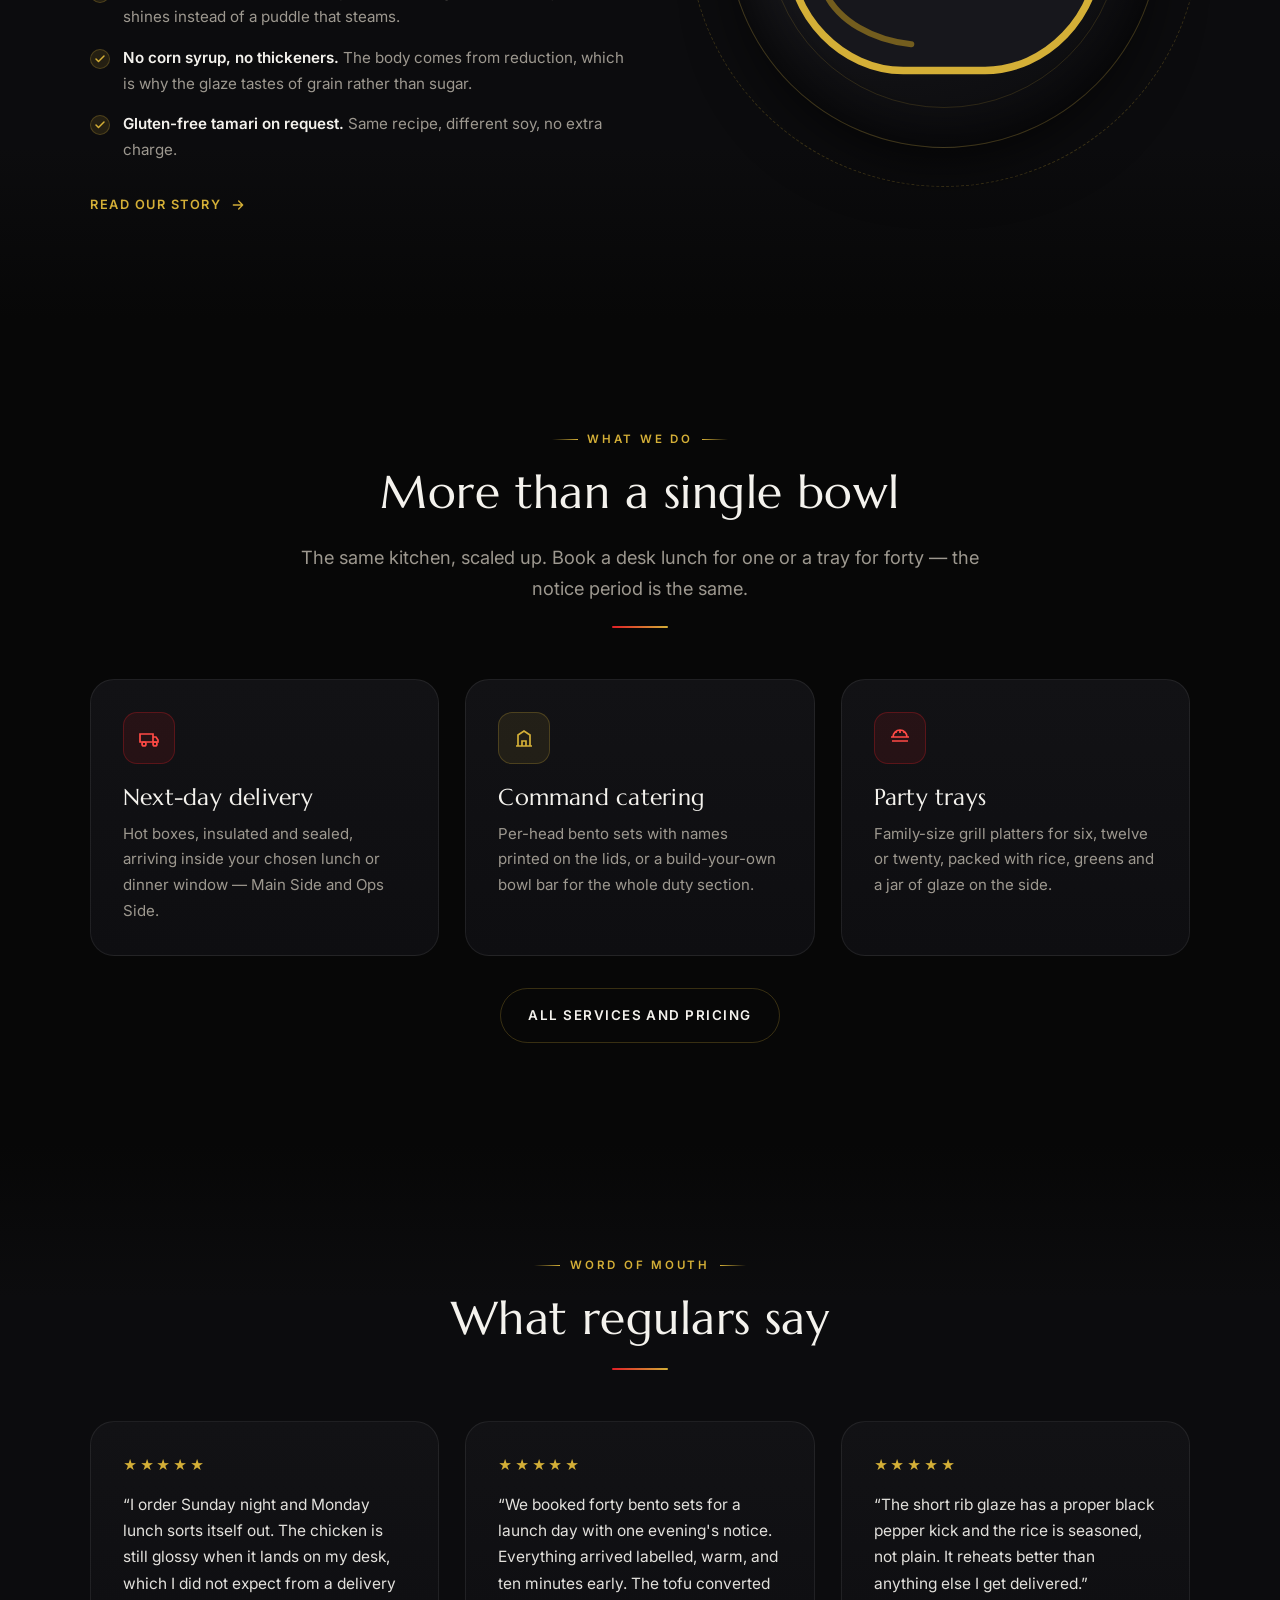
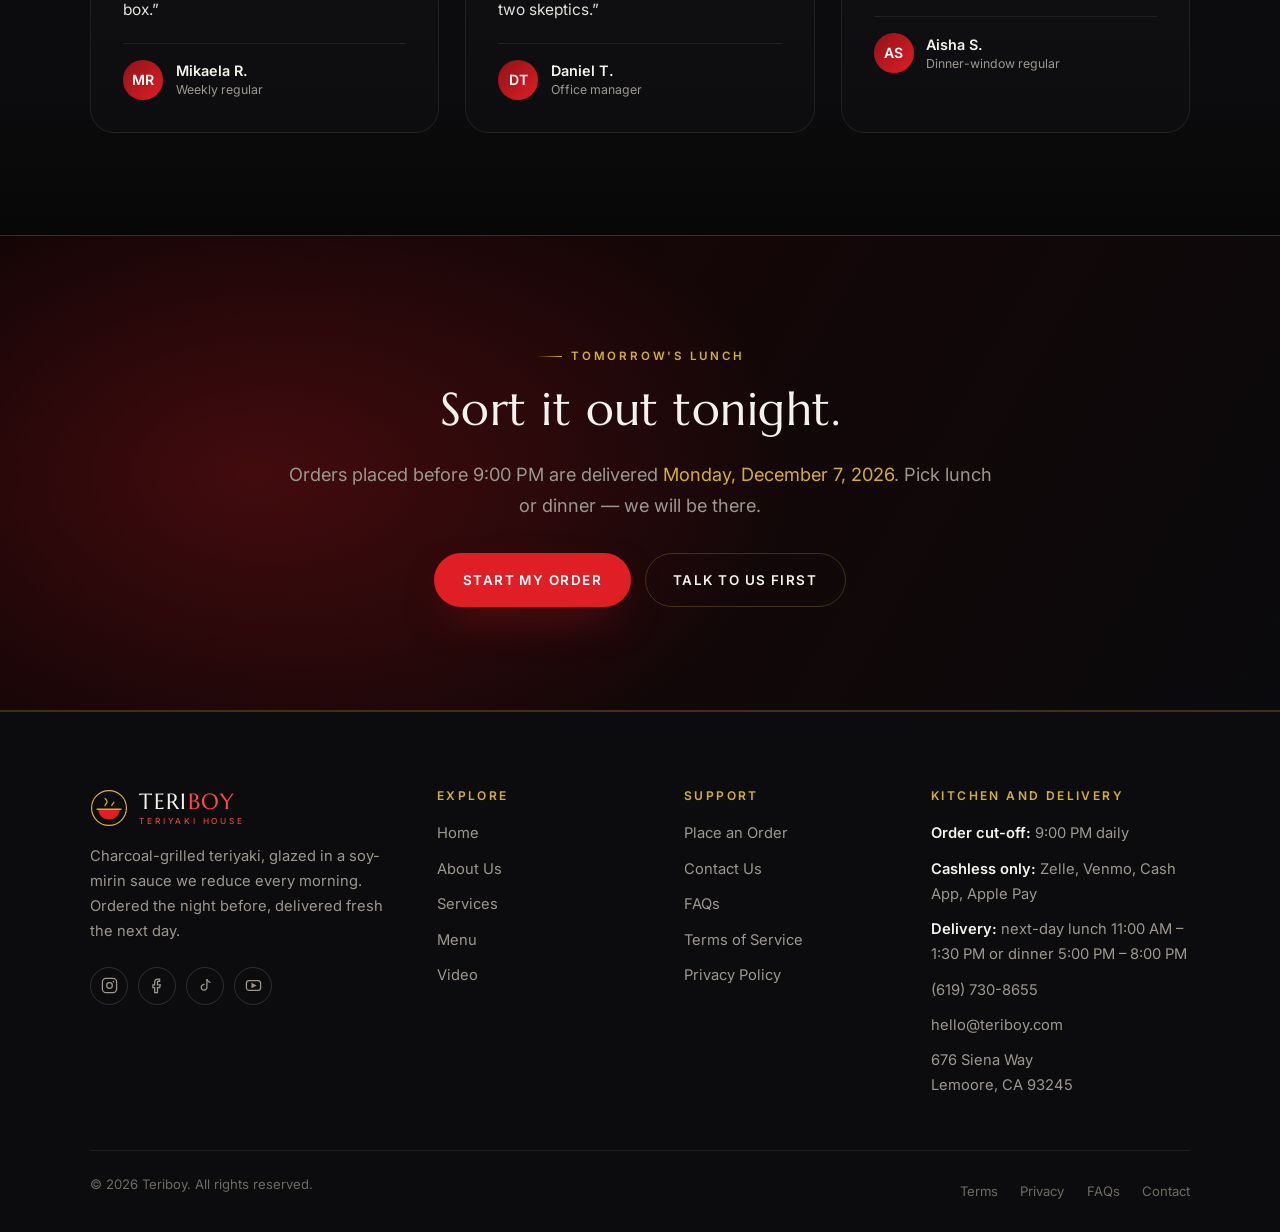
==== commit 87180ea3: "Go cashless, and add a sign-in gate to the workbook Payments - Cash on delivery is gone. Four cashle" ====
--- a/index.html
+++ b/index.html
@@ -467,6 +467,7 @@
         <h4>Kitchen and Delivery</h4>
         <ul class="footer-list">
           <li><strong>Order cut-off:</strong> 9:00 PM daily</li>
+          <li><strong>Cashless only:</strong> Zelle, Venmo, Cash App, Apple Pay</li>
           <li><strong>Delivery:</strong> next-day lunch 11:00 AM &ndash; 1:30 PM or dinner 5:00 PM &ndash; 8:00 PM</li>
           <li><a href="tel:+16197308655">(619) 730-8655</a></li>
           <li><a href="mailto:hello@teriboy.com">hello@teriboy.com</a></li>
--- a/assets/css/style.css
+++ b/assets/css/style.css
@@ -603,6 +603,17 @@
 }
 .portion input:checked+span .portion__fee{color:var(--gold-2)}
 .portion small{color:var(--muted);font-size:.78rem;line-height:1.5;letter-spacing:0;text-transform:none}
+
+/* Cashless payment methods -------------------------------------------------- */
+.pays{display:grid;grid-template-columns:repeat(4,1fr);gap:.7rem}
+.pay span{display:grid;gap:.2rem;padding:.9rem 1rem;height:100%;align-content:start}
+.pay strong{font-family:var(--ff-display);font-size:1.05rem;font-weight:400;letter-spacing:.02em}
+.pay small{color:var(--muted);font-size:.75rem;line-height:1.45;letter-spacing:0;text-transform:none}
+.pay.is-soon span{opacity:.4}
+.pay.is-soon,.pay input:disabled+span{cursor:not-allowed}
+.pay.is-soon small{color:var(--muted-2);font-style:italic}
+@media (max-width:900px){.pays{grid-template-columns:repeat(2,1fr)}}
+@media (max-width:460px){.pays{grid-template-columns:1fr}}
 
 /* Back to top -------------------------------------------------------------- */
 .to-top{
